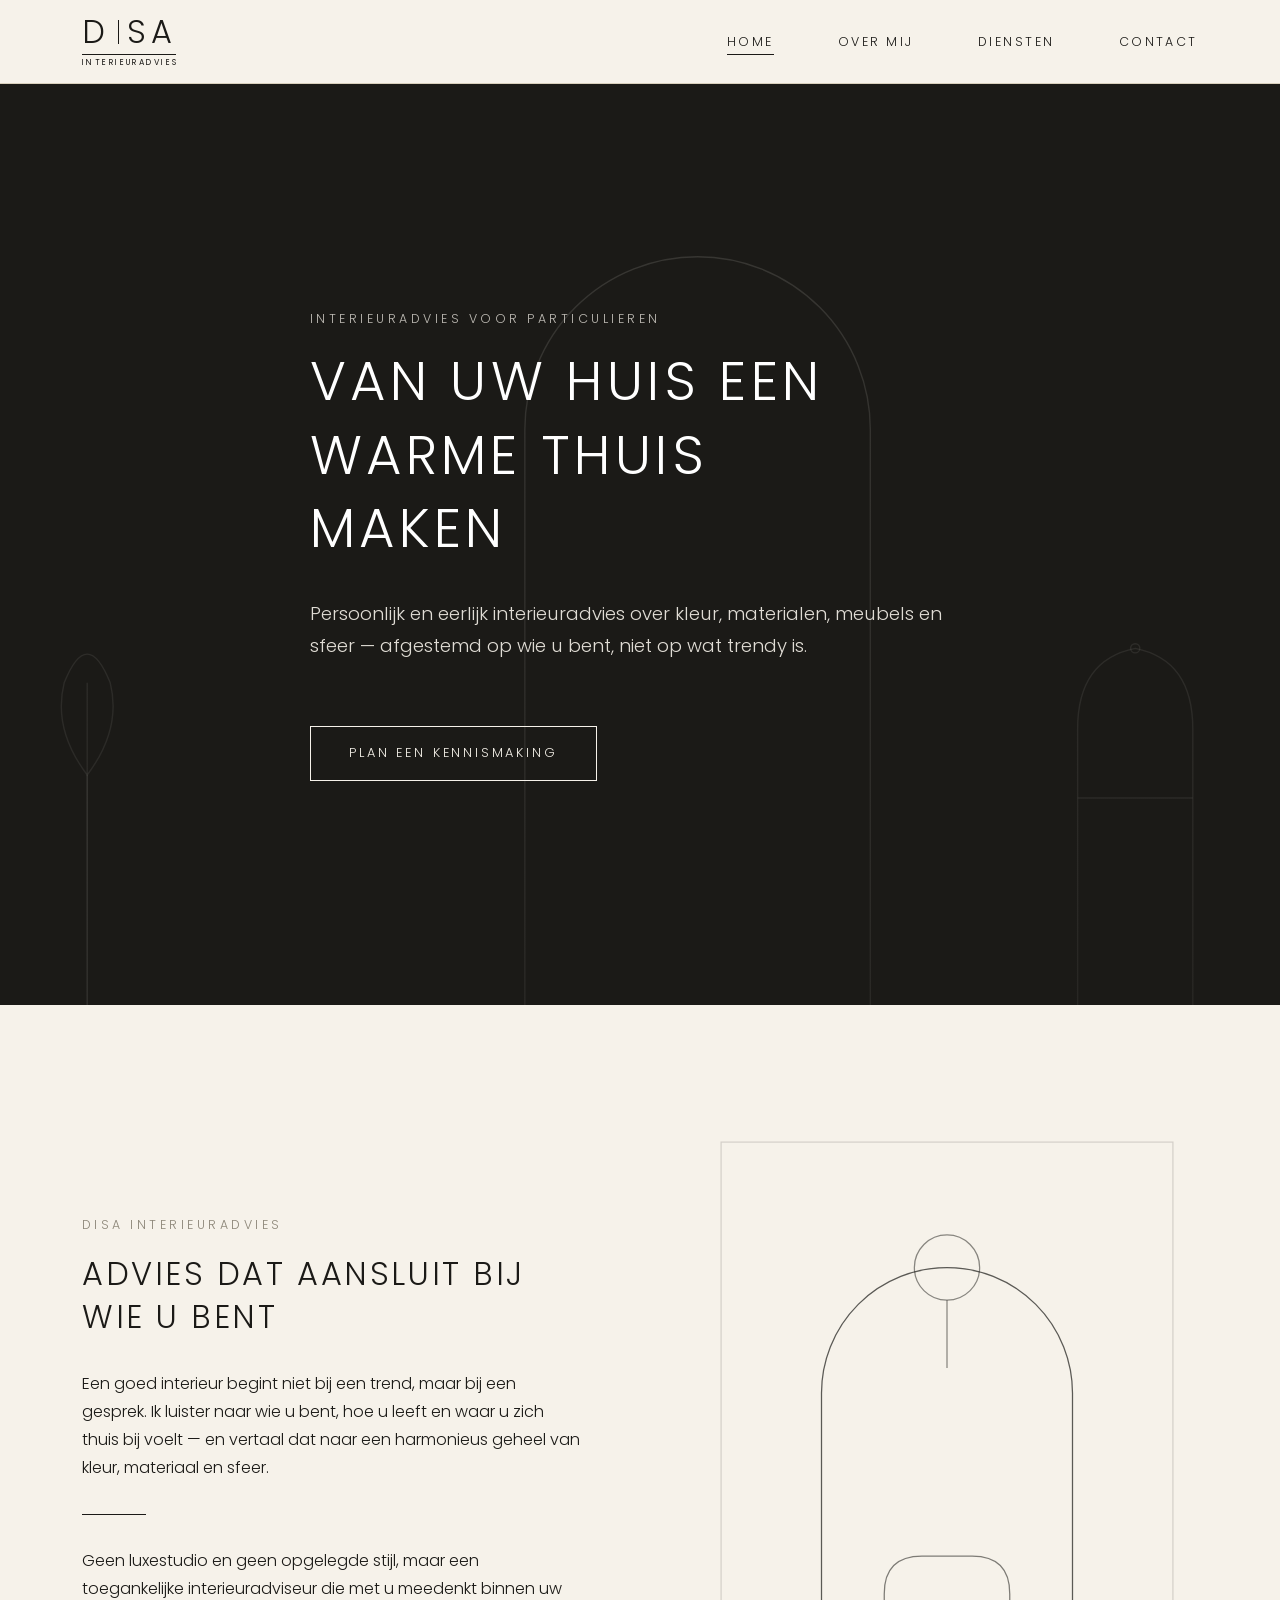
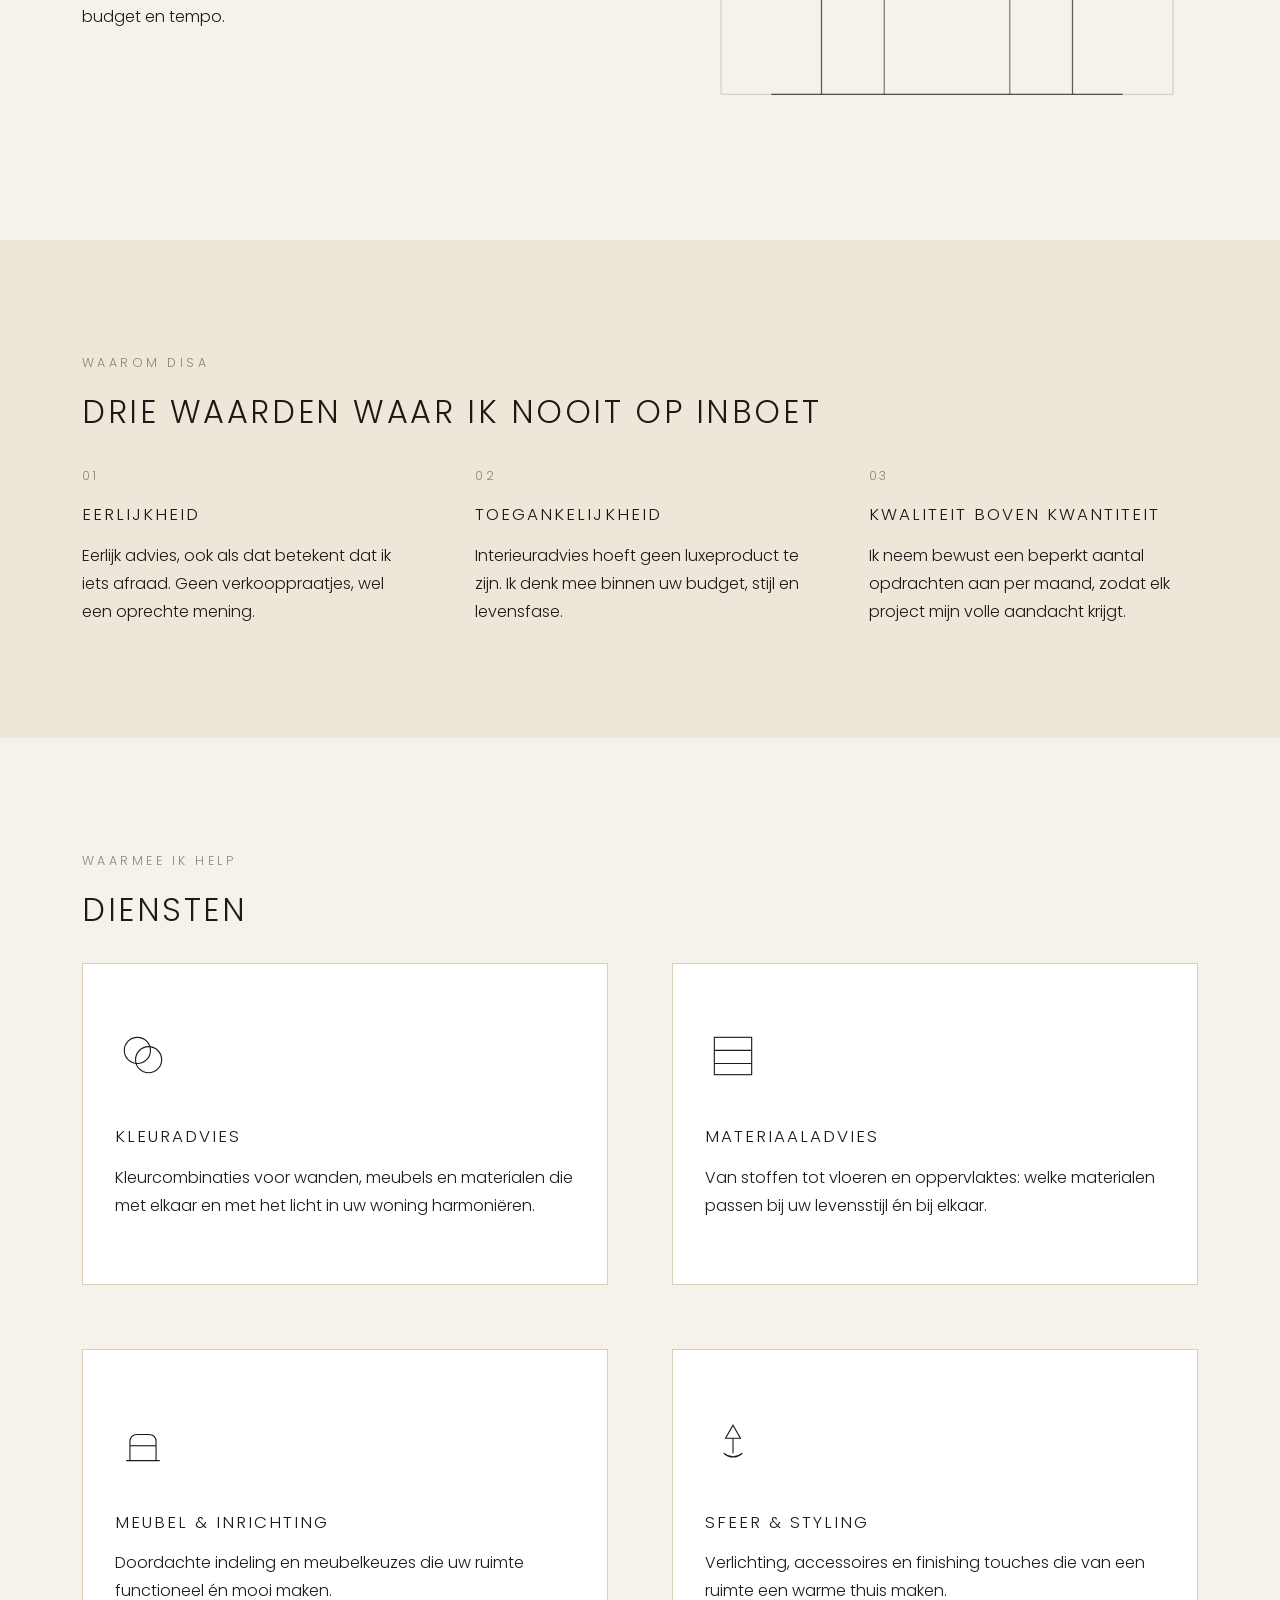
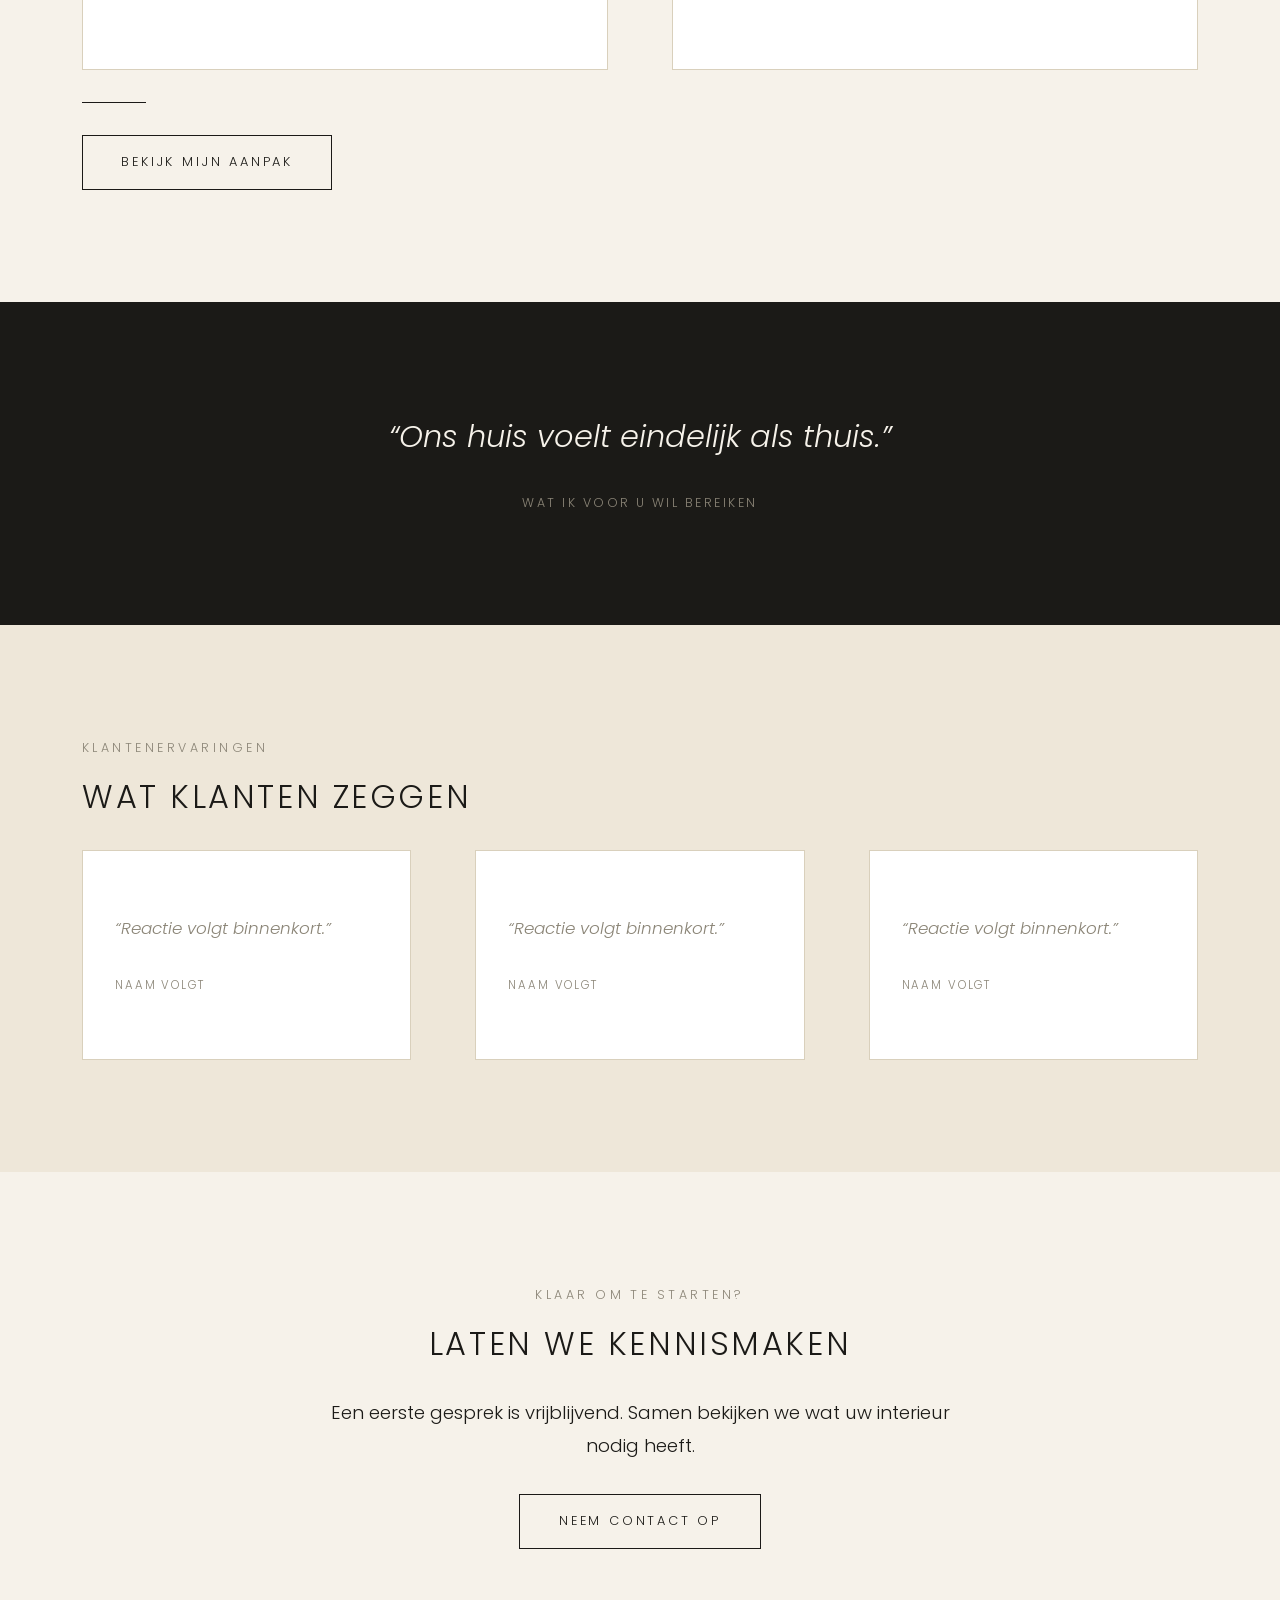
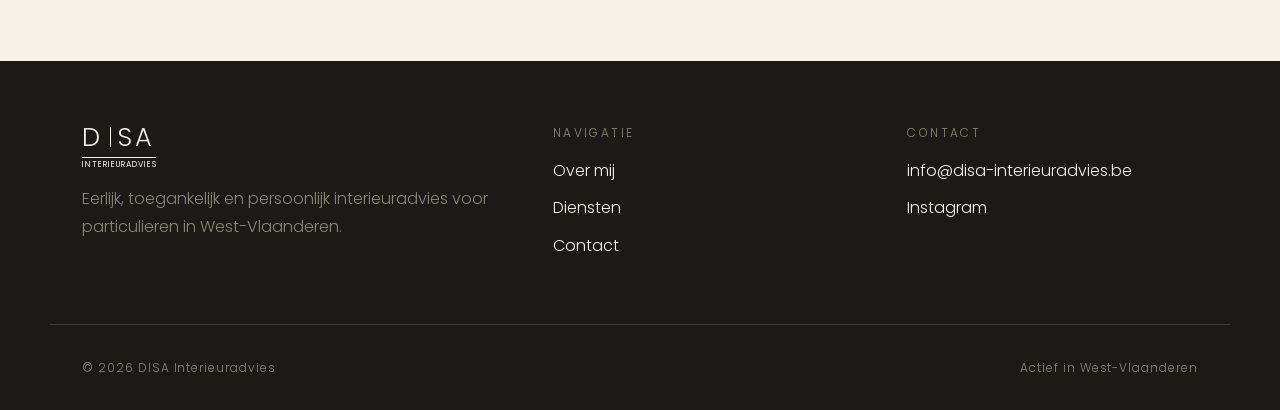
==== index.html @ c6c580ba "Initial DISA Interieuradvies website Static 4-page site (home, over mij, diensten, contact) with a p" ====
<!DOCTYPE html>
<html lang="nl">
<head>
<meta charset="UTF-8">
<meta name="viewport" content="width=device-width, initial-scale=1.0">
<title>DISA Interieuradvies — Van uw huis een warme thuis maken</title>
<meta name="description" content="DISA biedt eerlijk, toegankelijk en persoonlijk interieuradvies over kleur, materialen, meubels en sfeer. Actief in West-Vlaanderen.">
<link rel="icon" href="images/logo.png">
<link rel="stylesheet" href="css/style.css">
</head>
<body>

<header class="site-header">
  <div class="container">
    <a href="index.html" class="logo-mark" aria-label="DISA Interieuradvies">
      <span class="logo-top">
        <span class="logo-word">D<span class="logo-i" aria-hidden="true"></span>SA</span>
        <span class="logo-rule" aria-hidden="true"></span>
        <span class="logo-tagline">i n t e r i e u r a d v i e s</span>
      </span>
    </a>
    <button class="nav-toggle" aria-label="Menu openen" aria-expanded="false">
      <span></span><span></span><span></span>
    </button>
    <nav class="main-nav">
      <ul>
        <li><a href="index.html" aria-current="page">Home</a></li>
        <li><a href="over-mij.html">Over mij</a></li>
        <li><a href="diensten.html">Diensten</a></li>
        <li><a href="contact.html">Contact</a></li>
      </ul>
    </nav>
  </div>
</header>

<section class="hero">
  <div class="hero__art" aria-hidden="true">
    <svg viewBox="0 0 1200 800" preserveAspectRatio="xMidYMax slice" xmlns="http://www.w3.org/2000/svg" stroke="#F6F2EA" fill="none" stroke-width="1.2">
      <path d="M500 800 L500 300 A150 150 0 0 1 800 300 L800 800" opacity="0.35"/>
      <line x1="120" y1="800" x2="120" y2="520" opacity="0.3"/>
      <path d="M100 520 Q120 470 140 520 Q150 560 120 600 Q90 560 100 520 Z" opacity="0.3"/>
      <path d="M120 600 L120 800" opacity="0.3"/>
      <path d="M980 800 L980 560 Q980 500 1030 490 Q1080 500 1080 560 L1080 800" opacity="0.3"/>
      <line x1="980" y1="620" x2="1080" y2="620" opacity="0.3"/>
      <circle cx="1030" cy="490" r="4" opacity="0.3"/>
    </svg>
  </div>
  <div class="hero__overlay" aria-hidden="true"></div>
  <div class="container">
    <span class="eyebrow hero__eyebrow">Interieuradvies voor particulieren</span>
    <h1>Van uw huis een warme thuis maken</h1>
    <p class="lede">Persoonlijk en eerlijk interieuradvies over kleur, materialen, meubels en sfeer — afgestemd op wie u bent, niet op wat trendy is.</p>
    <a href="contact.html" class="btn btn--light">Plan een kennismaking</a>
  </div>
</section>

<section>
  <div class="container two-col">
    <div>
      <span class="eyebrow">DISA Interieuradvies</span>
      <h2>Advies dat aansluit bij wie u bent</h2>
      <p>Een goed interieur begint niet bij een trend, maar bij een gesprek. Ik luister naar wie u bent, hoe u leeft en waar u zich thuis bij voelt — en vertaal dat naar een harmonieus geheel van kleur, materiaal en sfeer.</p>
      <hr class="divider">
      <p>Geen luxestudio en geen opgelegde stijl, maar een toegankelijke interieuradviseur die met u meedenkt binnen uw budget en tempo.</p>
    </div>
    <div>
      <svg viewBox="0 0 400 480" xmlns="http://www.w3.org/2000/svg" stroke="#1B1A17" fill="none" stroke-width="1">
        <rect x="20" y="20" width="360" height="440" opacity="0.15"/>
        <path d="M100 460 L100 220 A100 100 0 0 1 300 220 L300 460" opacity="0.7"/>
        <line x1="60" y1="460" x2="340" y2="460" opacity="0.7"/>
        <path d="M150 460 L150 380 Q150 350 180 350 L220 350 Q250 350 250 380 L250 460" opacity="0.55"/>
        <circle cx="200" cy="120" r="26" opacity="0.5"/>
        <line x1="200" y1="146" x2="200" y2="200" opacity="0.5"/>
      </svg>
    </div>
  </div>
</section>

<section class="section-alt">
  <div class="container">
    <span class="eyebrow">Waarom DISA</span>
    <h2>Drie waarden waar ik nooit op inboet</h2>
    <div class="grid-3">
      <div class="pillar">
        <span class="num">01</span>
        <h3>Eerlijkheid</h3>
        <p>Eerlijk advies, ook als dat betekent dat ik iets afraad. Geen verkooppraatjes, wel een oprechte mening.</p>
      </div>
      <div class="pillar">
        <span class="num">02</span>
        <h3>Toegankelijkheid</h3>
        <p>Interieuradvies hoeft geen luxeproduct te zijn. Ik denk mee binnen uw budget, stijl en levensfase.</p>
      </div>
      <div class="pillar">
        <span class="num">03</span>
        <h3>Kwaliteit boven kwantiteit</h3>
        <p>Ik neem bewust een beperkt aantal opdrachten aan per maand, zodat elk project mijn volle aandacht krijgt.</p>
      </div>
    </div>
  </div>
</section>

<section>
  <div class="container">
    <span class="eyebrow">Waarmee ik help</span>
    <h2>Diensten</h2>
    <div class="grid-2">
      <div class="card">
        <div class="card-art">
          <svg viewBox="0 0 60 60" xmlns="http://www.w3.org/2000/svg" stroke="#1B1A17" fill="none" stroke-width="1.2">
            <circle cx="24" cy="24" r="14"/>
            <circle cx="36" cy="34" r="14"/>
          </svg>
        </div>
        <h3>Kleuradvies</h3>
        <p>Kleurcombinaties voor wanden, meubels en materialen die met elkaar en met het licht in uw woning harmoniëren.</p>
      </div>
      <div class="card">
        <div class="card-art">
          <svg viewBox="0 0 60 60" xmlns="http://www.w3.org/2000/svg" stroke="#1B1A17" fill="none" stroke-width="1.2">
            <rect x="10" y="10" width="40" height="40"/>
            <line x1="10" y1="24" x2="50" y2="24"/>
            <line x1="10" y1="38" x2="50" y2="38"/>
          </svg>
        </div>
        <h3>Materiaaladvies</h3>
        <p>Van stoffen tot vloeren en oppervlaktes: welke materialen passen bij uw levensstijl én bij elkaar.</p>
      </div>
      <div class="card">
        <div class="card-art">
          <svg viewBox="0 0 60 60" xmlns="http://www.w3.org/2000/svg" stroke="#1B1A17" fill="none" stroke-width="1.2">
            <path d="M16 50 L16 30 Q16 22 24 22 L36 22 Q44 22 44 30 L44 50"/>
            <line x1="12" y1="50" x2="48" y2="50"/>
            <line x1="16" y1="34" x2="44" y2="34"/>
          </svg>
        </div>
        <h3>Meubel &amp; inrichting</h3>
        <p>Doordachte indeling en meubelkeuzes die uw ruimte functioneel én mooi maken.</p>
      </div>
      <div class="card">
        <div class="card-art">
          <svg viewBox="0 0 60 60" xmlns="http://www.w3.org/2000/svg" stroke="#1B1A17" fill="none" stroke-width="1.2">
            <path d="M30 12 L38 26 L22 26 Z"/>
            <line x1="30" y1="26" x2="30" y2="42"/>
            <path d="M20 42 Q30 50 40 42"/>
          </svg>
        </div>
        <h3>Sfeer &amp; styling</h3>
        <p>Verlichting, accessoires en finishing touches die van een ruimte een warme thuis maken.</p>
      </div>
    </div>
    <hr class="divider">
    <a href="diensten.html" class="btn">Bekijk mijn aanpak</a>
  </div>
</section>

<section class="section-black">
  <div class="container quote">
    <blockquote>&ldquo;Ons huis voelt eindelijk als thuis.&rdquo;</blockquote>
    <cite>Wat ik voor u wil bereiken</cite>
  </div>
</section>

<section class="section-alt">
  <div class="container">
    <span class="eyebrow">Klantenervaringen</span>
    <h2>Wat klanten zeggen</h2>
    <div class="grid-3">
      <div class="card testimonial-card is-placeholder">
        <blockquote>&ldquo;Reactie volgt binnenkort.&rdquo;</blockquote>
        <cite>Naam volgt</cite>
      </div>
      <div class="card testimonial-card is-placeholder">
        <blockquote>&ldquo;Reactie volgt binnenkort.&rdquo;</blockquote>
        <cite>Naam volgt</cite>
      </div>
      <div class="card testimonial-card is-placeholder">
        <blockquote>&ldquo;Reactie volgt binnenkort.&rdquo;</blockquote>
        <cite>Naam volgt</cite>
      </div>
    </div>
  </div>
</section>

<section>
  <div class="container" style="text-align:center;">
    <span class="eyebrow">Klaar om te starten?</span>
    <h2>Laten we kennismaken</h2>
    <p class="lede" style="margin:0 auto var(--space-3);">Een eerste gesprek is vrijblijvend. Samen bekijken we wat uw interieur nodig heeft.</p>
    <a href="contact.html" class="btn">Neem contact op</a>
  </div>
</section>

<footer class="site-footer">
  <div class="container footer-top">
    <div>
      <a href="index.html" class="logo-mark" aria-label="DISA Interieuradvies">
      <span class="logo-top">
        <span class="logo-word">D<span class="logo-i" aria-hidden="true"></span>SA</span>
        <span class="logo-rule" aria-hidden="true"></span>
        <span class="logo-tagline">i n t e r i e u r a d v i e s</span>
      </span>
    </a>
      <p>Eerlijk, toegankelijk en persoonlijk interieuradvies voor particulieren in West-Vlaanderen.</p>
    </div>
    <div>
      <h4>Navigatie</h4>
      <ul>
        <li><a href="over-mij.html">Over mij</a></li>
        <li><a href="diensten.html">Diensten</a></li>
        <li><a href="contact.html">Contact</a></li>
      </ul>
    </div>
    <div>
      <h4>Contact</h4>
      <ul>
        <li><a href="mailto:info@disa-interieuradvies.be">info@disa-interieuradvies.be</a></li>
        <li><a href="https://instagram.com" target="_blank" rel="noopener">Instagram</a></li>
      </ul>
    </div>
  </div>
  <div class="container footer-bottom">
    <span>© 2026 DISA Interieuradvies</span>
    <span>Actief in West-Vlaanderen</span>
  </div>
</footer>

<script src="js/script.js"></script>
</body>
</html>
---- css/style.css ----
/* ==========================================================================
   DISA Interieuradvies — huisstijl
   ========================================================================== */

@import url('https://fonts.googleapis.com/css2?family=Poppins:ital,wght@0,200;0,300;0,400;0,500;0,600;1,300&display=swap');

:root {
  --cream: #F6F2EA;
  --cream-alt: #EEE7D9;
  --black: #1B1A17;
  --grey: #8B8577;
  --line: #D9D0BC;
  --white: #FFFFFF;

  --font: 'Poppins', Arial, sans-serif;
  --space-1: 0.5rem;
  --space-2: 1rem;
  --space-3: 2rem;
  --space-4: 4rem;
  --space-5: 7rem;
  --max-width: 1180px;
}

* { box-sizing: border-box; margin: 0; padding: 0; }

html { scroll-behavior: smooth; }

body {
  font-family: var(--font);
  background: var(--cream);
  color: var(--black);
  font-weight: 300;
  line-height: 1.75;
  font-size: 16px;
  -webkit-font-smoothing: antialiased;
}

img { max-width: 100%; display: block; }

a { color: inherit; text-decoration: none; }

.container {
  max-width: var(--max-width);
  margin: 0 auto;
  padding: 0 var(--space-3);
}

h1, h2, h3, h4 {
  font-weight: 300;
  letter-spacing: 0.08em;
  text-transform: uppercase;
  line-height: 1.35;
}

h1 { font-size: clamp(2rem, 4.5vw, 3.4rem); }
h2 { font-size: clamp(1.4rem, 2.6vw, 2rem); margin-bottom: var(--space-3); }
h3 { font-size: 1.05rem; letter-spacing: 0.12em; margin-bottom: var(--space-2); }

p { max-width: 62ch; }

.eyebrow {
  display: block;
  font-size: 0.78rem;
  letter-spacing: 0.28em;
  text-transform: uppercase;
  color: var(--grey);
  margin-bottom: var(--space-2);
}

.lede {
  font-size: 1.15rem;
  font-weight: 300;
  color: var(--black);
  max-width: 60ch;
}

.divider {
  width: 64px;
  height: 1px;
  background: var(--black);
  border: none;
  margin: var(--space-3) 0;
}

.divider--center { margin-left: auto; margin-right: auto; }

/* ---------- Buttons ---------- */
.btn {
  display: inline-block;
  padding: 0.95rem 2.4rem;
  border: 1px solid var(--black);
  font-size: 0.8rem;
  letter-spacing: 0.22em;
  text-transform: uppercase;
  transition: background 0.3s ease, color 0.3s ease;
  background: transparent;
}

.btn:hover { background: var(--black); color: var(--cream); }

.btn--light { border-color: var(--cream); color: var(--cream); }
.btn--light:hover { background: var(--cream); color: var(--black); }

/* ---------- Header ---------- */
.site-header {
  position: sticky;
  top: 0;
  z-index: 100;
  background: rgba(246, 242, 234, 0.94);
  backdrop-filter: blur(6px);
  border-bottom: 1px solid var(--line);
}

.site-header .container {
  display: flex;
  align-items: center;
  justify-content: space-between;
  padding-top: var(--space-2);
  padding-bottom: var(--space-2);
}

.logo-mark {
  display: inline-flex;
  line-height: 1;
  color: inherit;
}

.logo-top {
  display: flex;
  flex-direction: column;
  align-items: flex-start;
  width: fit-content;
}

.logo-word {
  display: inline-flex;
  align-items: center;
  font-size: 2rem;
  font-weight: 300;
  letter-spacing: 0.14em;
  color: currentColor;
  white-space: nowrap;
}

.logo-word .logo-i {
  display: inline-block;
  width: 1px;
  height: 0.78em;
  background: currentColor;
  margin: 0 0.26em;
}

.logo-rule {
  display: block;
  width: 100%;
  height: 1px;
  background: currentColor;
  margin-top: 0.4em;
}

.logo-tagline {
  display: block;
  width: 100%;
  margin-top: 0.4em;
  font-size: 0.5rem;
  font-weight: 400;
  letter-spacing: normal;
  word-spacing: -0.4em;
  text-transform: uppercase;
  color: currentColor;
  text-align: justify;
  text-align-last: justify;
}

.nav-toggle {
  display: none;
  flex-direction: column;
  gap: 5px;
  background: none;
  border: none;
  cursor: pointer;
  padding: 8px;
}

.nav-toggle span {
  width: 24px;
  height: 1px;
  background: var(--black);
}

.main-nav ul {
  list-style: none;
  display: flex;
  gap: var(--space-4);
}

.main-nav a {
  font-size: 0.78rem;
  letter-spacing: 0.2em;
  text-transform: uppercase;
  padding-bottom: 4px;
  border-bottom: 1px solid transparent;
  transition: border-color 0.25s ease;
}

.main-nav a:hover,
.main-nav a[aria-current="page"] {
  border-color: var(--black);
}

/* ---------- Hero ---------- */
.hero {
  position: relative;
  min-height: 78vh;
  display: flex;
  align-items: center;
  background: var(--black);
  color: var(--cream);
  overflow: hidden;
}

.hero__art {
  position: absolute;
  inset: 0;
  opacity: 0.9;
}

.hero__art svg { width: 100%; height: 100%; }

.hero__overlay {
  position: absolute;
  inset: 0;
  background: linear-gradient(180deg, rgba(27,26,23,0.55) 0%, rgba(27,26,23,0.78) 100%);
}

.hero .container {
  position: relative;
  z-index: 2;
  padding-top: var(--space-5);
  padding-bottom: var(--space-5);
}

.hero__eyebrow {
  color: var(--cream);
  opacity: 0.75;
}

.hero h1 { color: var(--white); max-width: 16ch; }

.hero p.lede { color: var(--cream); opacity: 0.9; margin-top: var(--space-3); }

.hero .btn { margin-top: var(--space-4); }

.hero--page {
  min-height: 46vh;
}

/* ---------- Sections ---------- */
section { padding: var(--space-5) 0; }

.section-alt { background: var(--cream-alt); }

.section-black {
  background: var(--black);
  color: var(--cream);
}

.section-black h2, .section-black h3 { color: var(--cream); }
.section-black .eyebrow { color: var(--grey); }

.two-col {
  display: grid;
  grid-template-columns: 1fr 1fr;
  gap: var(--space-5);
  align-items: center;
}

.grid-3 {
  display: grid;
  grid-template-columns: repeat(3, 1fr);
  gap: var(--space-4);
}

.grid-2 {
  display: grid;
  grid-template-columns: repeat(2, 1fr);
  gap: var(--space-4);
}

.pillar { text-align: left; }
.pillar .num {
  font-size: 0.78rem;
  letter-spacing: 0.2em;
  color: var(--grey);
  display: block;
  margin-bottom: var(--space-2);
}

.card {
  background: var(--white);
  border: 1px solid var(--line);
  padding: var(--space-4) var(--space-3);
}

.card-art { margin-bottom: var(--space-3); }
.card-art svg { width: 56px; height: 56px; }

/* ---------- Quote ---------- */
.quote {
  text-align: center;
  max-width: 780px;
  margin: 0 auto;
}

.quote blockquote {
  font-size: clamp(1.3rem, 2.6vw, 1.9rem);
  font-weight: 300;
  font-style: italic;
  line-height: 1.5;
}

.quote cite {
  display: block;
  margin-top: var(--space-3);
  font-style: normal;
  font-size: 0.78rem;
  letter-spacing: 0.2em;
  text-transform: uppercase;
  color: var(--grey);
}

/* ---------- Steps ---------- */
.steps {
  display: grid;
  grid-template-columns: repeat(3, 1fr);
  gap: var(--space-4);
  counter-reset: step;
}

.step {
  border-top: 1px solid var(--line);
  padding-top: var(--space-3);
}

.step .num {
  counter-increment: step;
  font-size: 2.2rem;
  font-weight: 200;
  color: var(--grey);
  display: block;
  margin-bottom: var(--space-2);
}

/* ---------- Testimonials ---------- */
.testimonial-card blockquote {
  font-size: 1.05rem;
  font-style: italic;
  font-weight: 300;
  line-height: 1.65;
}

.testimonial-card cite {
  display: block;
  margin-top: var(--space-3);
  font-style: normal;
  font-size: 0.72rem;
  letter-spacing: 0.16em;
  text-transform: uppercase;
  color: var(--grey);
}

.testimonial-card.is-placeholder blockquote {
  color: var(--grey);
}

/* ---------- Audience toggle (particulier / bedrijf) ---------- */
.audience-toggle {
  display: flex;
  justify-content: center;
  margin-bottom: var(--space-4);
}

.toggle-btn {
  padding: 0.9rem 2.4rem;
  border: 1px solid var(--black);
  background: transparent;
  font-family: var(--font);
  font-size: 0.78rem;
  letter-spacing: 0.2em;
  text-transform: uppercase;
  color: var(--black);
  cursor: pointer;
  transition: background 0.25s ease, color 0.25s ease;
}

.toggle-btn + .toggle-btn { border-left: none; }

.toggle-btn.is-active { background: var(--black); color: var(--cream); }

.audience-panel[hidden] { display: none; }

.audience-toggle--light .toggle-btn {
  border-color: var(--cream);
  color: var(--cream);
}

.audience-toggle--light .toggle-btn.is-active {
  background: var(--cream);
  color: var(--black);
}

.hero .audience-toggle {
  justify-content: flex-start;
  margin-top: var(--space-4);
  margin-bottom: 0;
}

/* ---------- Forms ---------- */
.contact-layout {
  display: grid;
  grid-template-columns: 1fr 1.2fr;
  gap: var(--space-5);
}

.info-list { margin-top: var(--space-3); }
.info-list dt {
  font-size: 0.75rem;
  letter-spacing: 0.18em;
  text-transform: uppercase;
  color: var(--grey);
  margin-top: var(--space-3);
}
.info-list dd { font-size: 1.05rem; margin-top: 0.3rem; }

form { display: grid; gap: var(--space-3); }

.hidden-field {
  position: absolute;
  left: -9999px;
  width: 1px;
  height: 1px;
  overflow: hidden;
}

.form-row { display: grid; grid-template-columns: 1fr 1fr; gap: var(--space-3); }

label {
  display: block;
  font-size: 0.72rem;
  letter-spacing: 0.16em;
  text-transform: uppercase;
  color: var(--grey);
  margin-bottom: 0.5rem;
}

input, textarea, select {
  width: 100%;
  border: none;
  border-bottom: 1px solid var(--line);
  background: transparent;
  padding: 0.7rem 0;
  font-family: var(--font);
  font-size: 1rem;
  color: var(--black);
}

input:focus, textarea:focus, select:focus {
  outline: none;
  border-color: var(--black);
}

textarea { resize: vertical; min-height: 120px; }

.form-note {
  font-size: 0.85rem;
  color: var(--grey);
  margin-top: var(--space-2);
}

.form-success {
  display: none;
  border: 1px solid var(--black);
  padding: var(--space-3);
  margin-top: var(--space-3);
}

/* ---------- Footer ---------- */
.site-footer {
  background: var(--black);
  color: var(--cream);
  padding: var(--space-4) 0 var(--space-3);
}

.footer-top {
  display: grid;
  grid-template-columns: 1.4fr 1fr 1fr;
  gap: var(--space-4);
  padding-bottom: var(--space-4);
  border-bottom: 1px solid rgba(246,242,234,0.15);
}

.footer-top .logo-word { font-size: 1.6rem; }

.footer-top p { color: var(--grey); margin-top: var(--space-2); }

.footer-top h4 {
  font-size: 0.75rem;
  letter-spacing: 0.2em;
  color: var(--grey);
  margin-bottom: var(--space-2);
}

.footer-top ul { list-style: none; display: grid; gap: 0.6rem; }
.footer-top a:hover { opacity: 0.7; }

.footer-bottom {
  display: flex;
  justify-content: space-between;
  padding-top: var(--space-3);
  font-size: 0.75rem;
  letter-spacing: 0.08em;
  color: var(--grey);
}

/* ---------- Responsive ---------- */
@media (max-width: 900px) {
  .two-col, .grid-3, .grid-2, .steps, .art-grid, .contact-layout, .form-row, .footer-top {
    grid-template-columns: 1fr;
  }

  .main-nav {
    position: fixed;
    inset: 0 0 0 auto;
    width: min(78vw, 320px);
    height: 100vh;
    background: var(--cream);
    transform: translateX(100%);
    transition: transform 0.35s ease;
    padding: var(--space-5) var(--space-3);
    border-left: 1px solid var(--line);
  }

  .main-nav.is-open { transform: translateX(0); }

  .main-nav ul { flex-direction: column; gap: var(--space-3); }

  .nav-toggle { display: flex; }

  section { padding: var(--space-4) 0; }
}
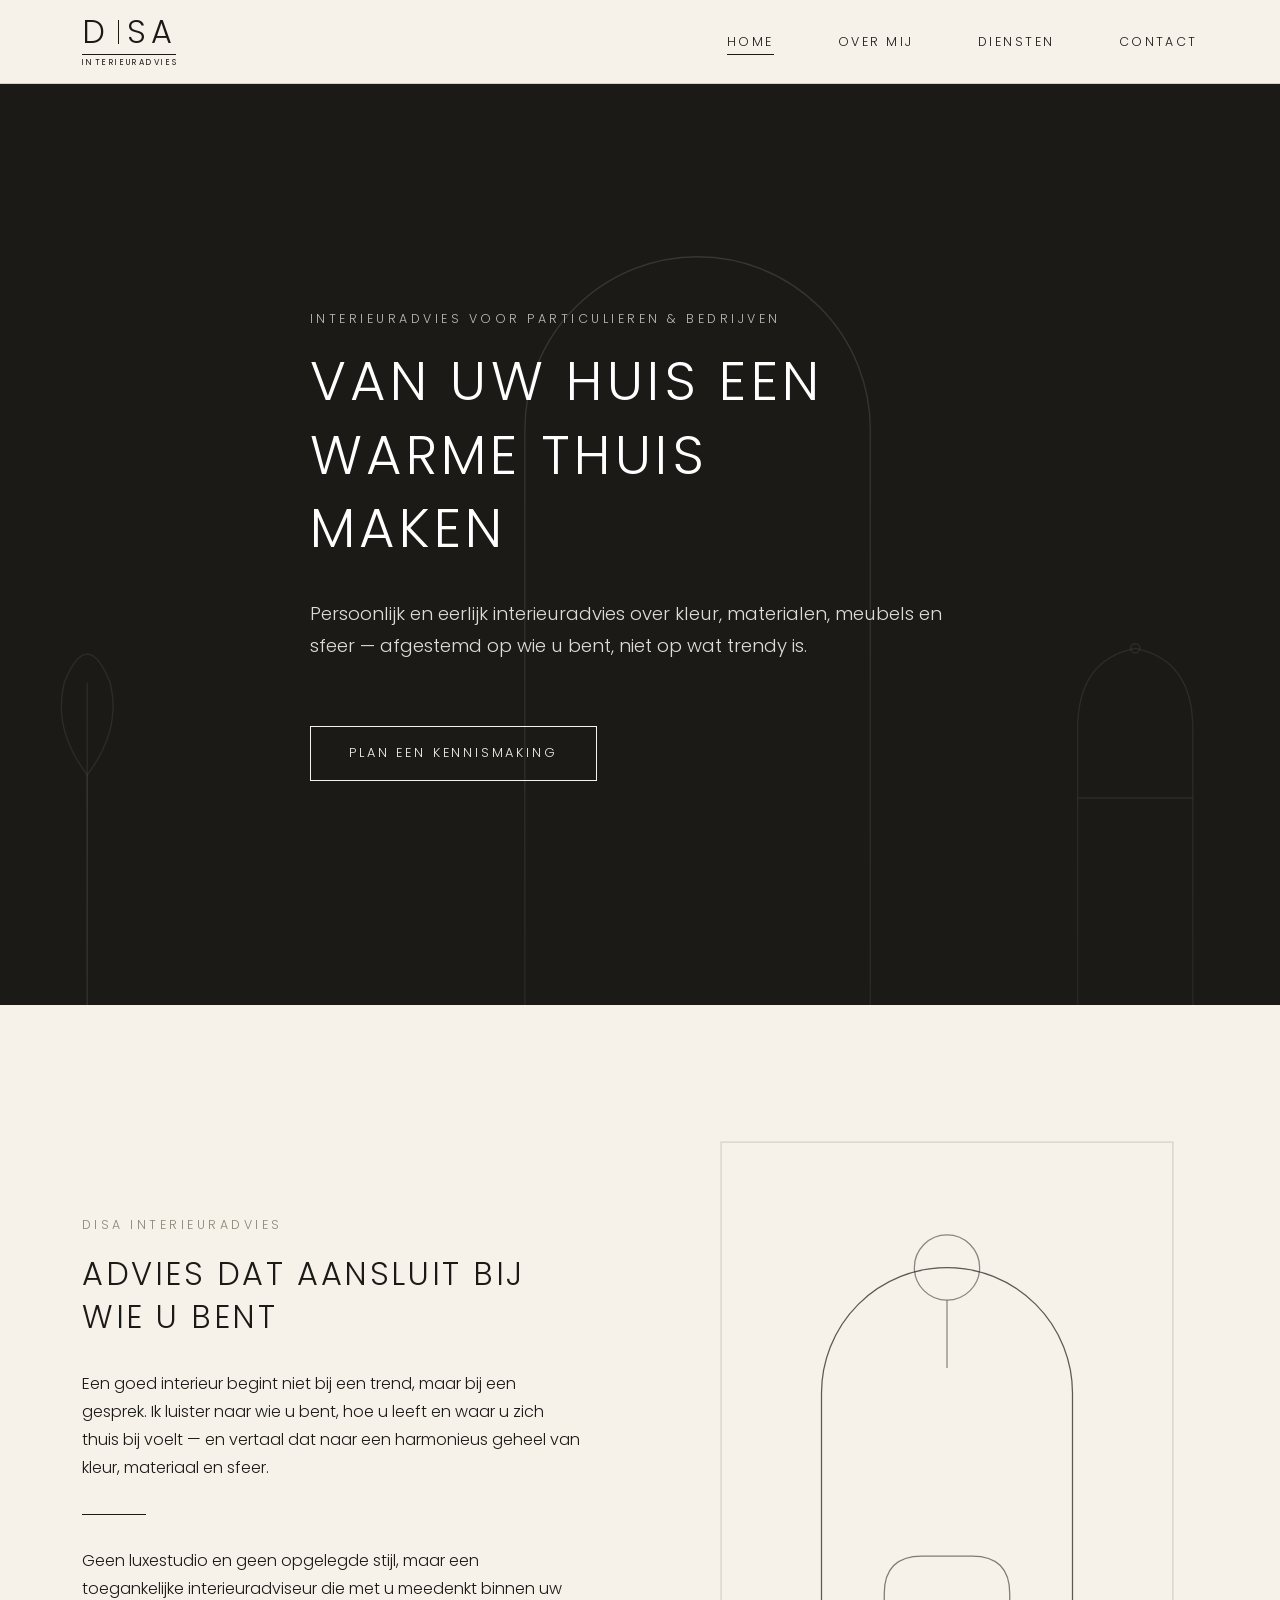
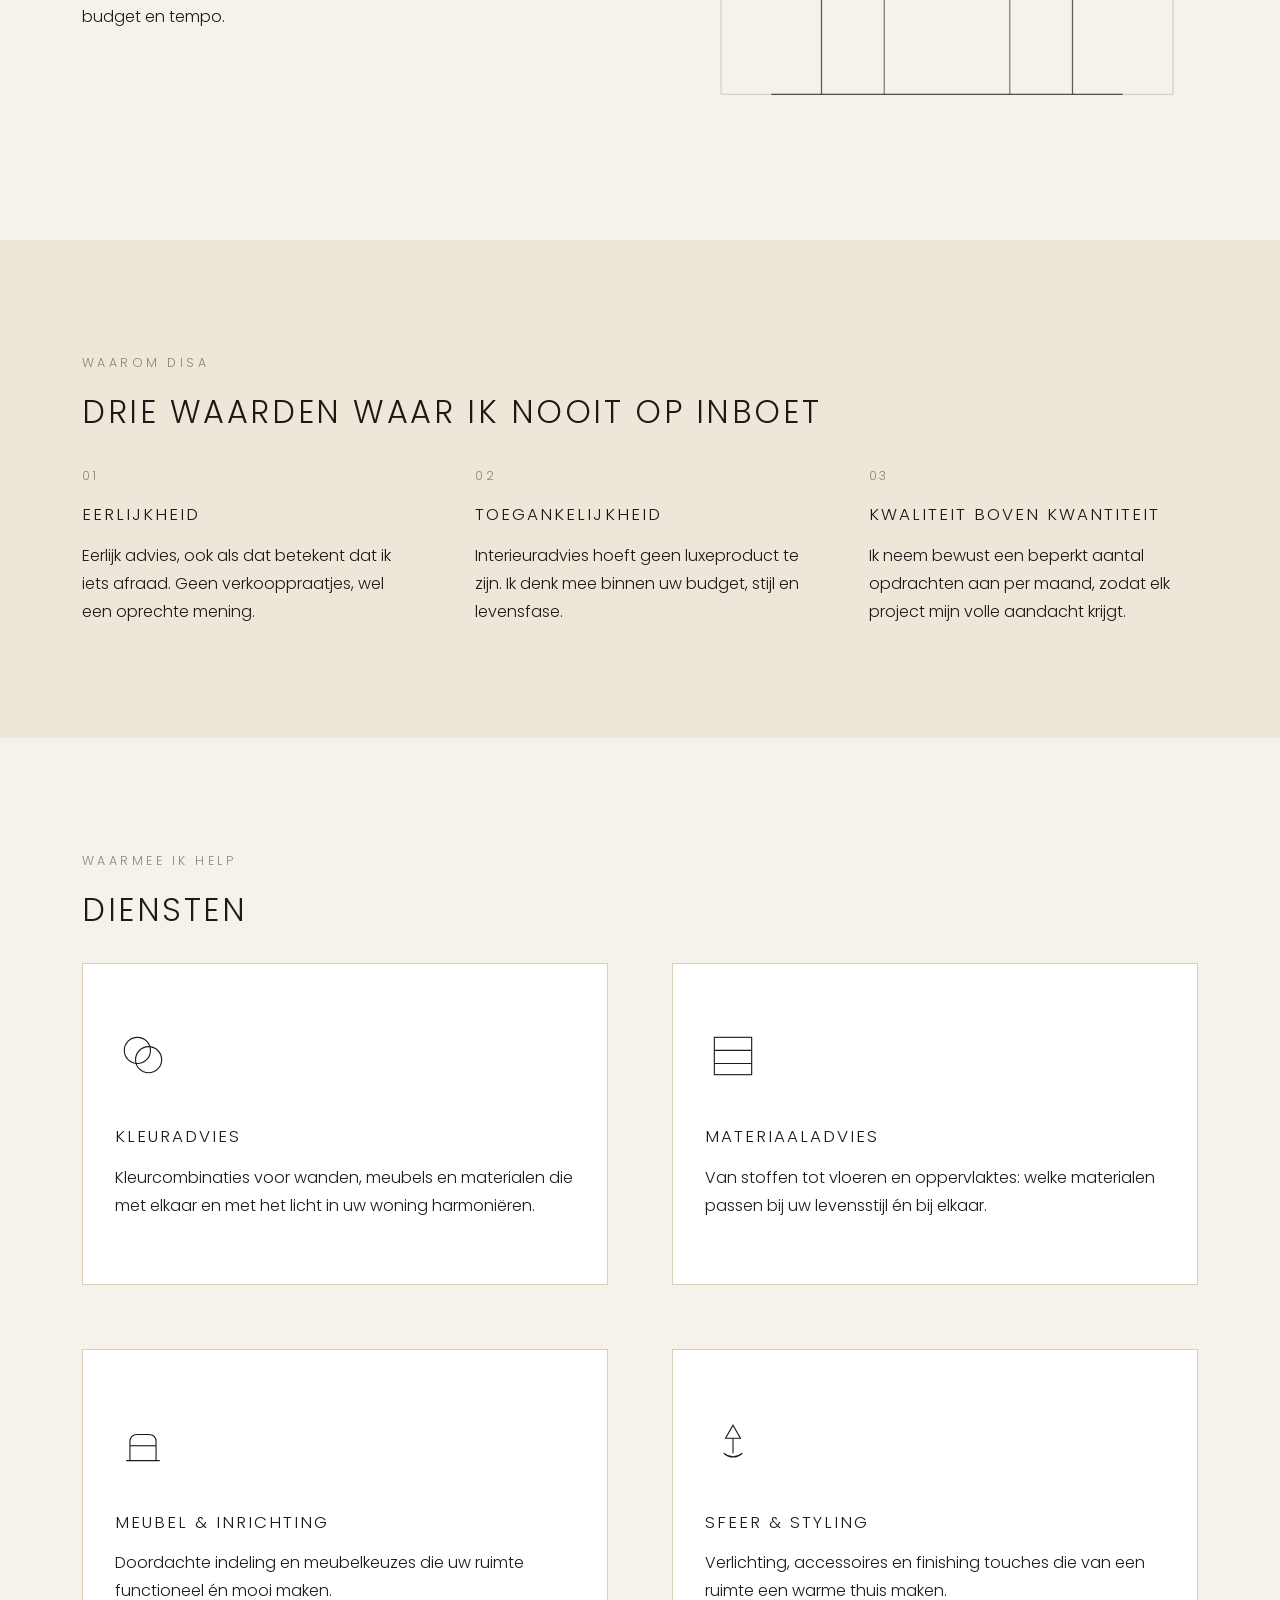
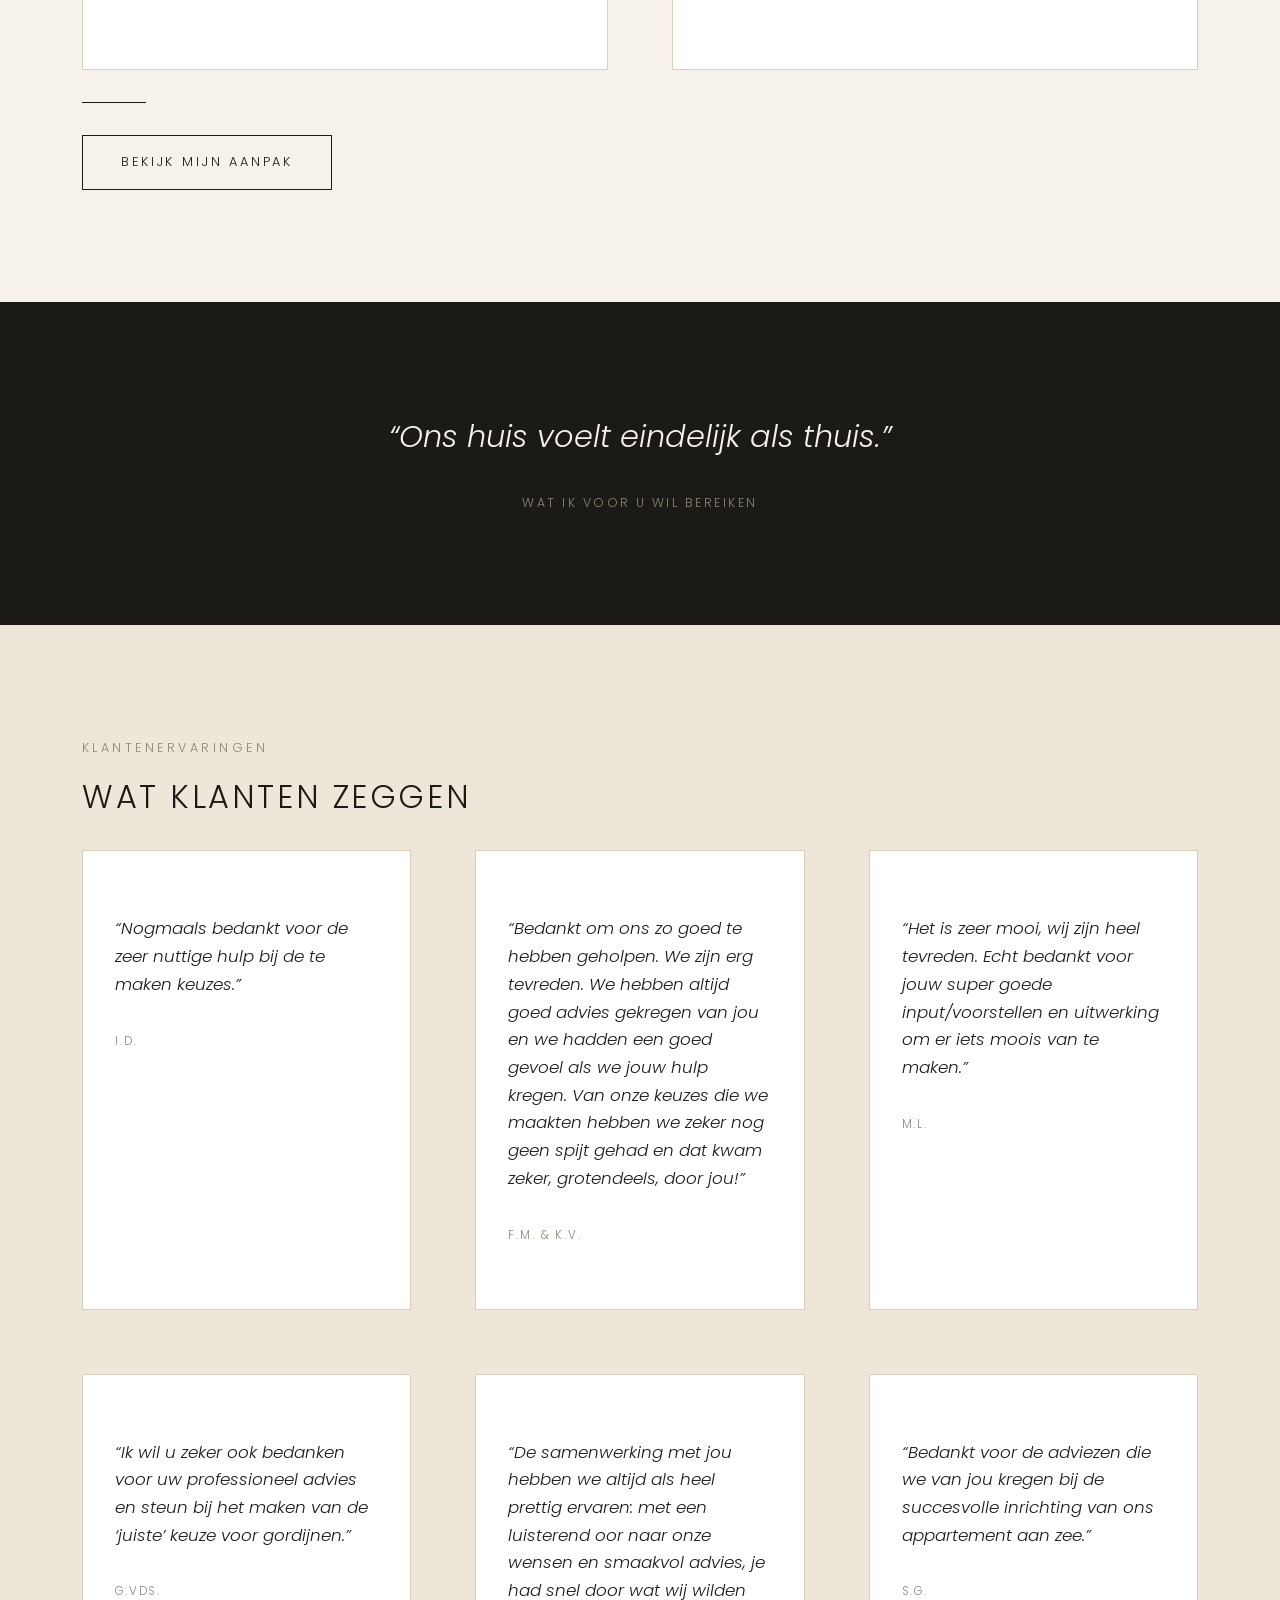
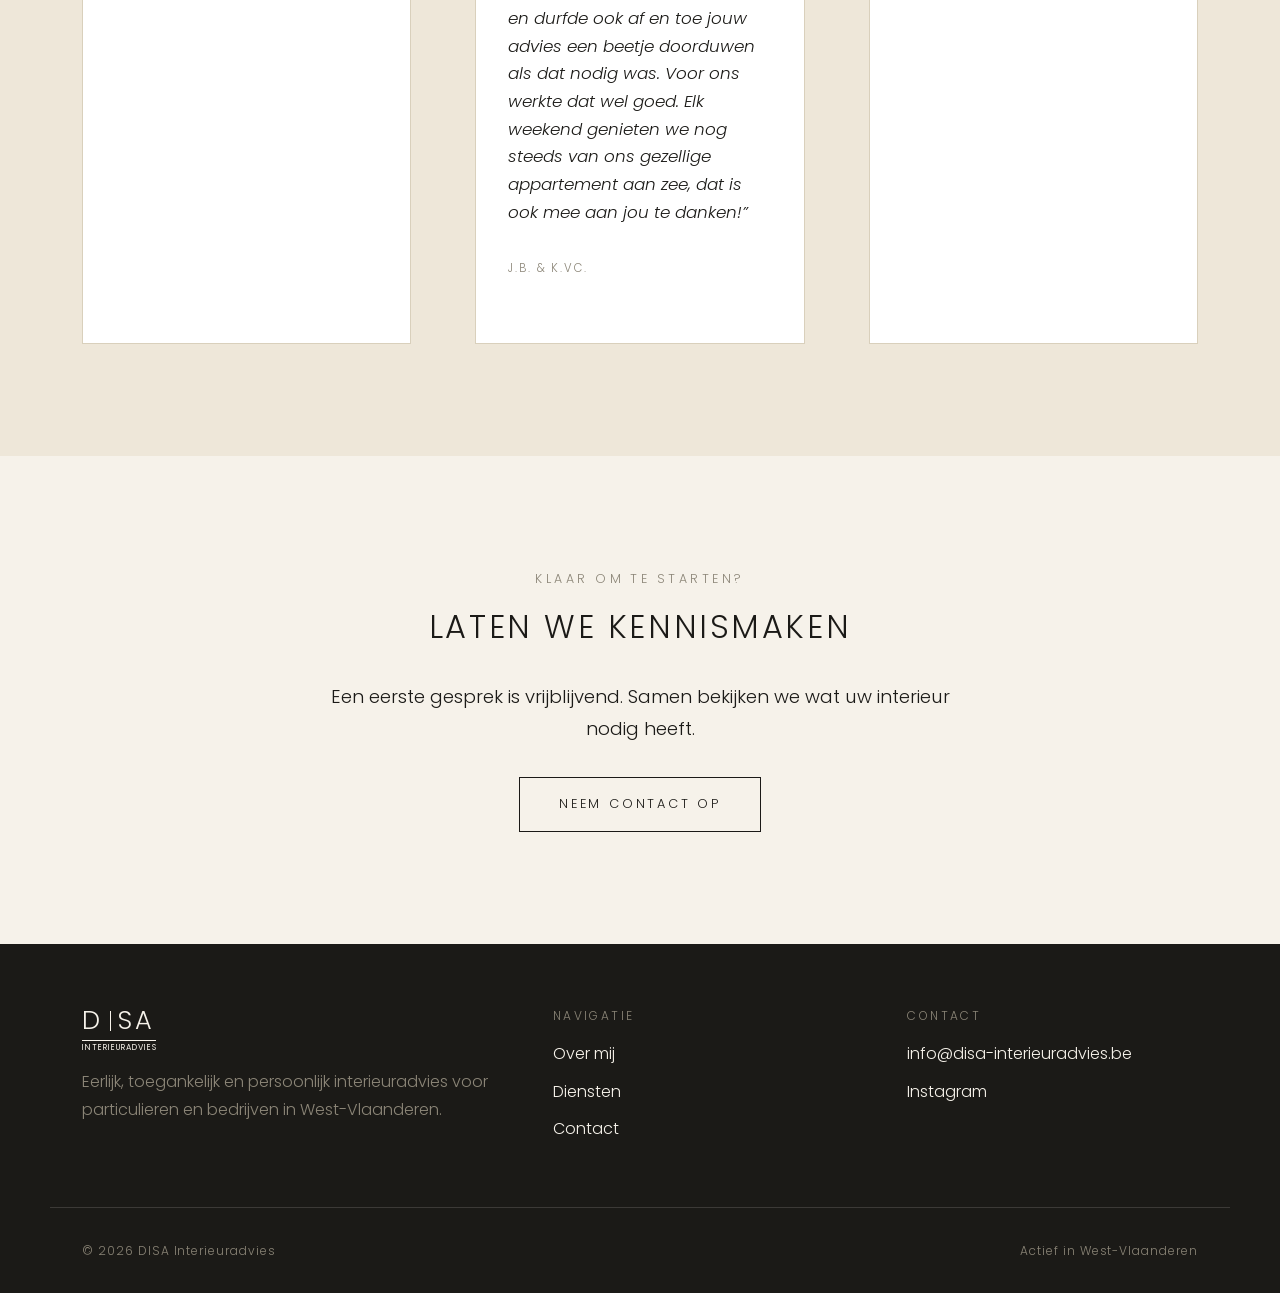
==== commit b0112d76: "Add real client testimonials, open homepage messaging to businesses Homepage/footer copy no longer i" ====
--- a/index.html
+++ b/index.html
@@ -47,7 +47,7 @@
   </div>
   <div class="hero__overlay" aria-hidden="true"></div>
   <div class="container">
-    <span class="eyebrow hero__eyebrow">Interieuradvies voor particulieren</span>
+    <span class="eyebrow hero__eyebrow">Interieuradvies voor particulieren &amp; bedrijven</span>
     <h1>Van uw huis een warme thuis maken</h1>
     <p class="lede">Persoonlijk en eerlijk interieuradvies over kleur, materialen, meubels en sfeer — afgestemd op wie u bent, niet op wat trendy is.</p>
     <a href="contact.html" class="btn btn--light">Plan een kennismaking</a>
@@ -166,17 +166,29 @@
     <span class="eyebrow">Klantenervaringen</span>
     <h2>Wat klanten zeggen</h2>
     <div class="grid-3">
-      <div class="card testimonial-card is-placeholder">
-        <blockquote>&ldquo;Reactie volgt binnenkort.&rdquo;</blockquote>
-        <cite>Naam volgt</cite>
-      </div>
-      <div class="card testimonial-card is-placeholder">
-        <blockquote>&ldquo;Reactie volgt binnenkort.&rdquo;</blockquote>
-        <cite>Naam volgt</cite>
-      </div>
-      <div class="card testimonial-card is-placeholder">
-        <blockquote>&ldquo;Reactie volgt binnenkort.&rdquo;</blockquote>
-        <cite>Naam volgt</cite>
+      <div class="card testimonial-card">
+        <blockquote>&ldquo;Nogmaals bedankt voor de zeer nuttige hulp bij de te maken keuzes.&rdquo;</blockquote>
+        <cite>I.D.</cite>
+      </div>
+      <div class="card testimonial-card">
+        <blockquote>&ldquo;Bedankt om ons zo goed te hebben geholpen. We zijn erg tevreden. We hebben altijd goed advies gekregen van jou en we hadden een goed gevoel als we jouw hulp kregen. Van onze keuzes die we maakten hebben we zeker nog geen spijt gehad en dat kwam zeker, grotendeels, door jou!&rdquo;</blockquote>
+        <cite>F.M. &amp; K.V.</cite>
+      </div>
+      <div class="card testimonial-card">
+        <blockquote>&ldquo;Het is zeer mooi, wij zijn heel tevreden. Echt bedankt voor jouw super goede input/voorstellen en uitwerking om er iets moois van te maken.&rdquo;</blockquote>
+        <cite>M.L.</cite>
+      </div>
+      <div class="card testimonial-card">
+        <blockquote>&ldquo;Ik wil u zeker ook bedanken voor uw professioneel advies en steun bij het maken van de &lsquo;juiste&rsquo; keuze voor gordijnen.&rdquo;</blockquote>
+        <cite>G.VdS.</cite>
+      </div>
+      <div class="card testimonial-card">
+        <blockquote>&ldquo;De samenwerking met jou hebben we altijd als heel prettig ervaren: met een luisterend oor naar onze wensen en smaakvol advies, je had snel door wat wij wilden en durfde ook af en toe jouw advies een beetje doorduwen als dat nodig was. Voor ons werkte dat wel goed. Elk weekend genieten we nog steeds van ons gezellige appartement aan zee, dat is ook mee aan jou te danken!&rdquo;</blockquote>
+        <cite>J.B. &amp; K.VC.</cite>
+      </div>
+      <div class="card testimonial-card">
+        <blockquote>&ldquo;Bedankt voor de adviezen die we van jou kregen bij de succesvolle inrichting van ons appartement aan zee.&rdquo;</blockquote>
+        <cite>S.G.</cite>
       </div>
     </div>
   </div>
@@ -201,7 +213,7 @@
         <span class="logo-tagline">i n t e r i e u r a d v i e s</span>
       </span>
     </a>
-      <p>Eerlijk, toegankelijk en persoonlijk interieuradvies voor particulieren in West-Vlaanderen.</p>
+      <p>Eerlijk, toegankelijk en persoonlijk interieuradvies voor particulieren en bedrijven in West-Vlaanderen.</p>
     </div>
     <div>
       <h4>Navigatie</h4>
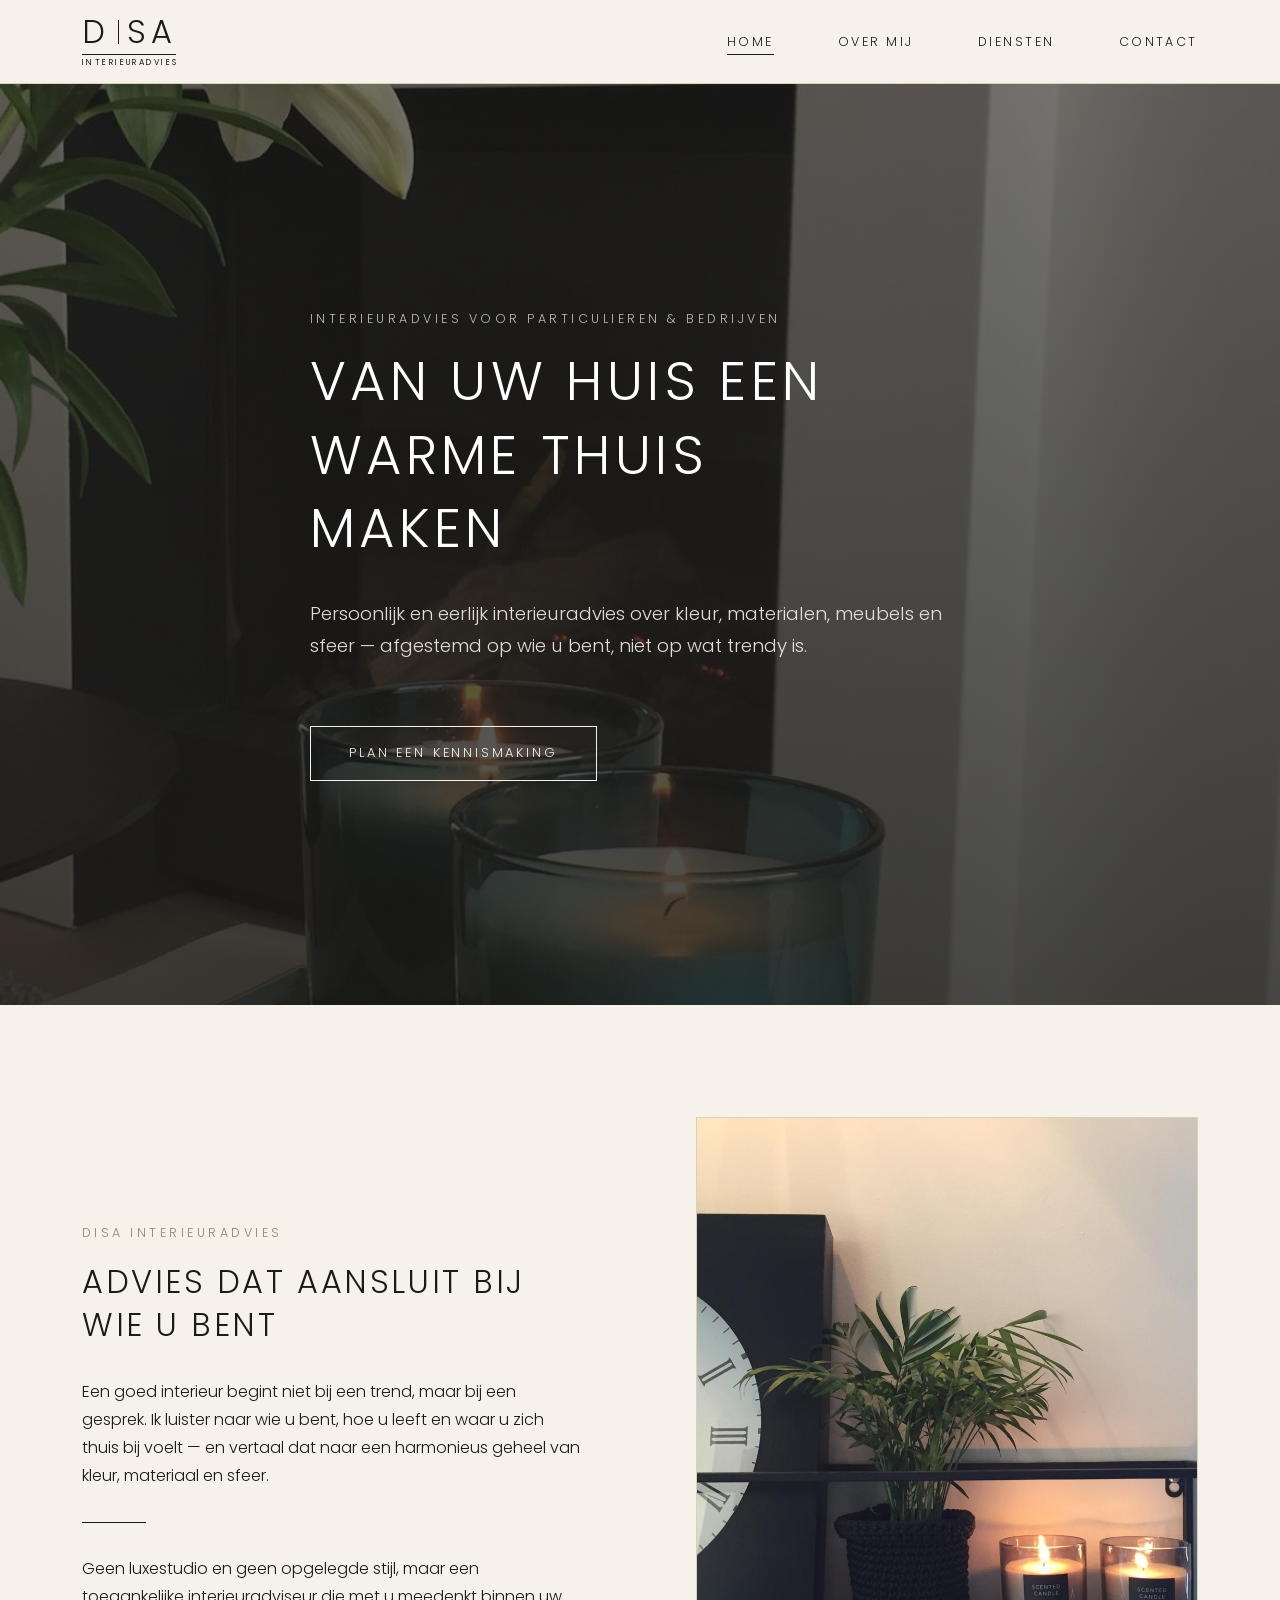
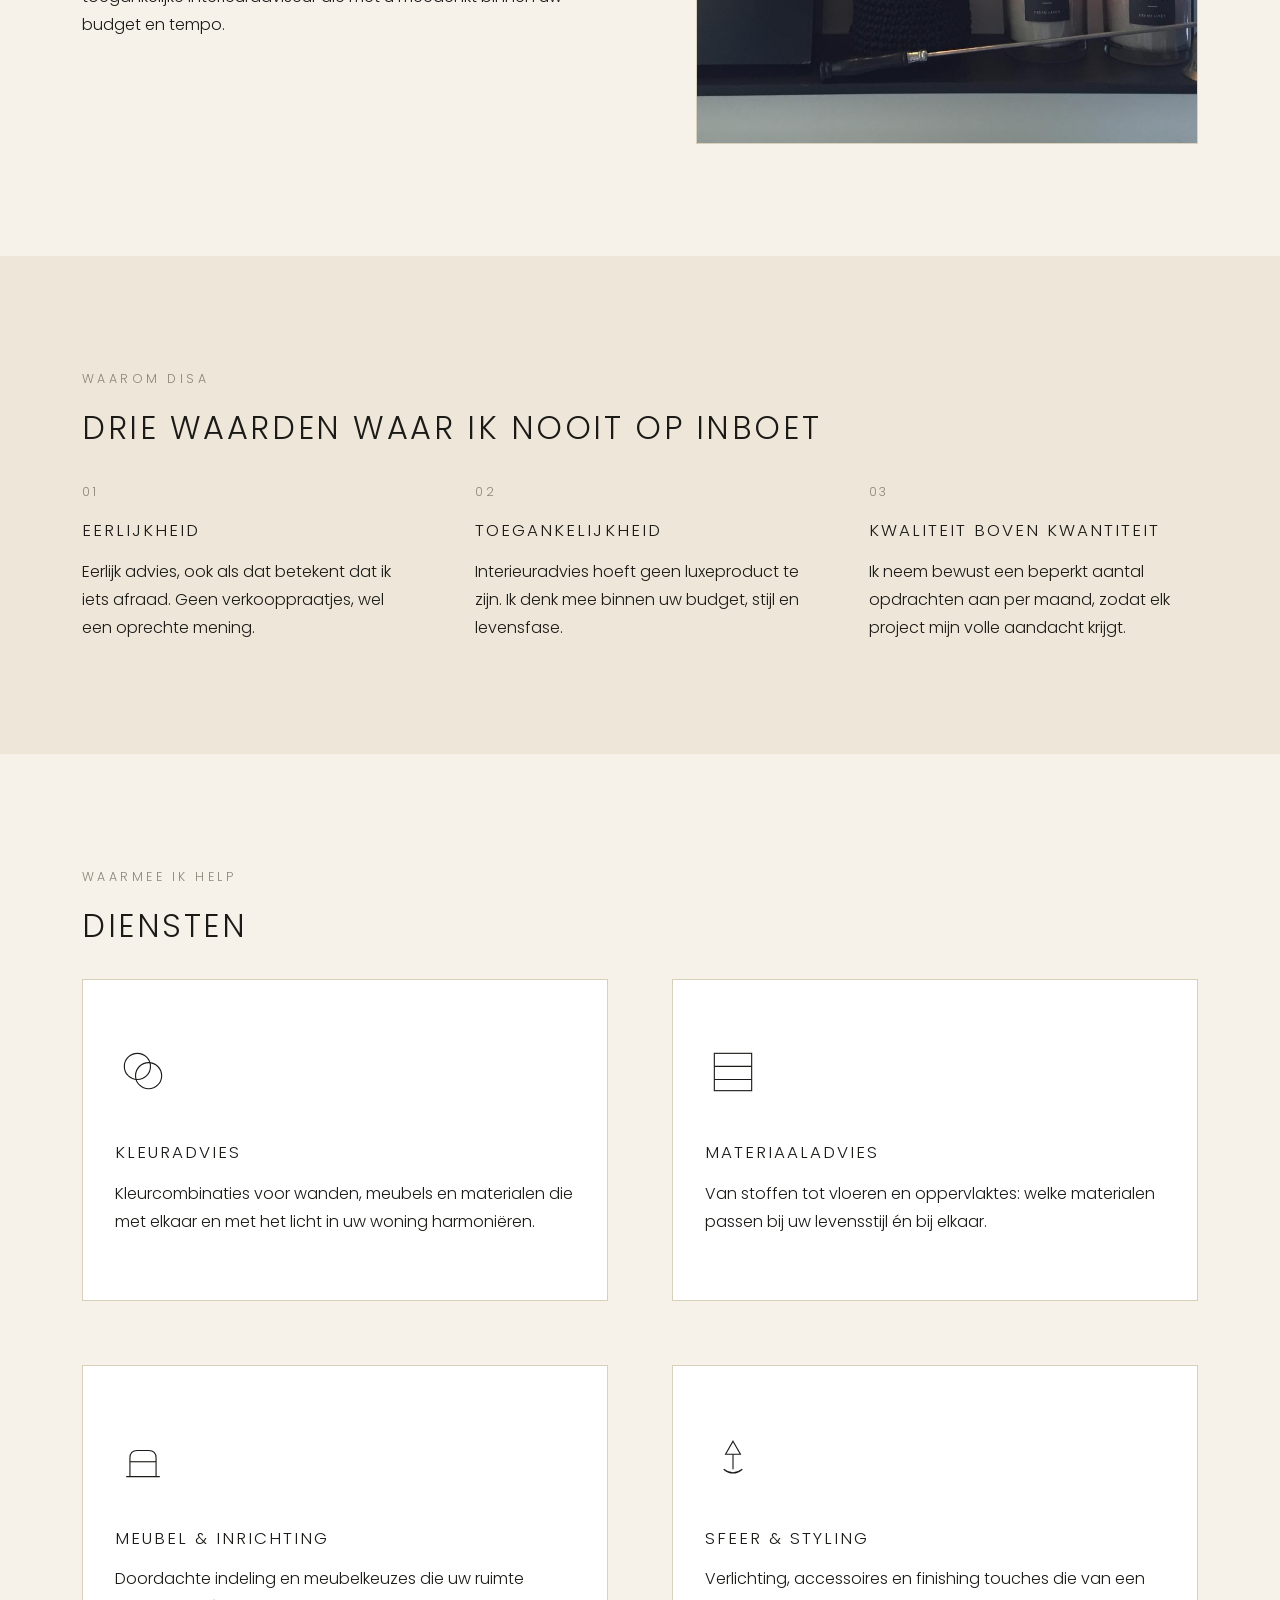
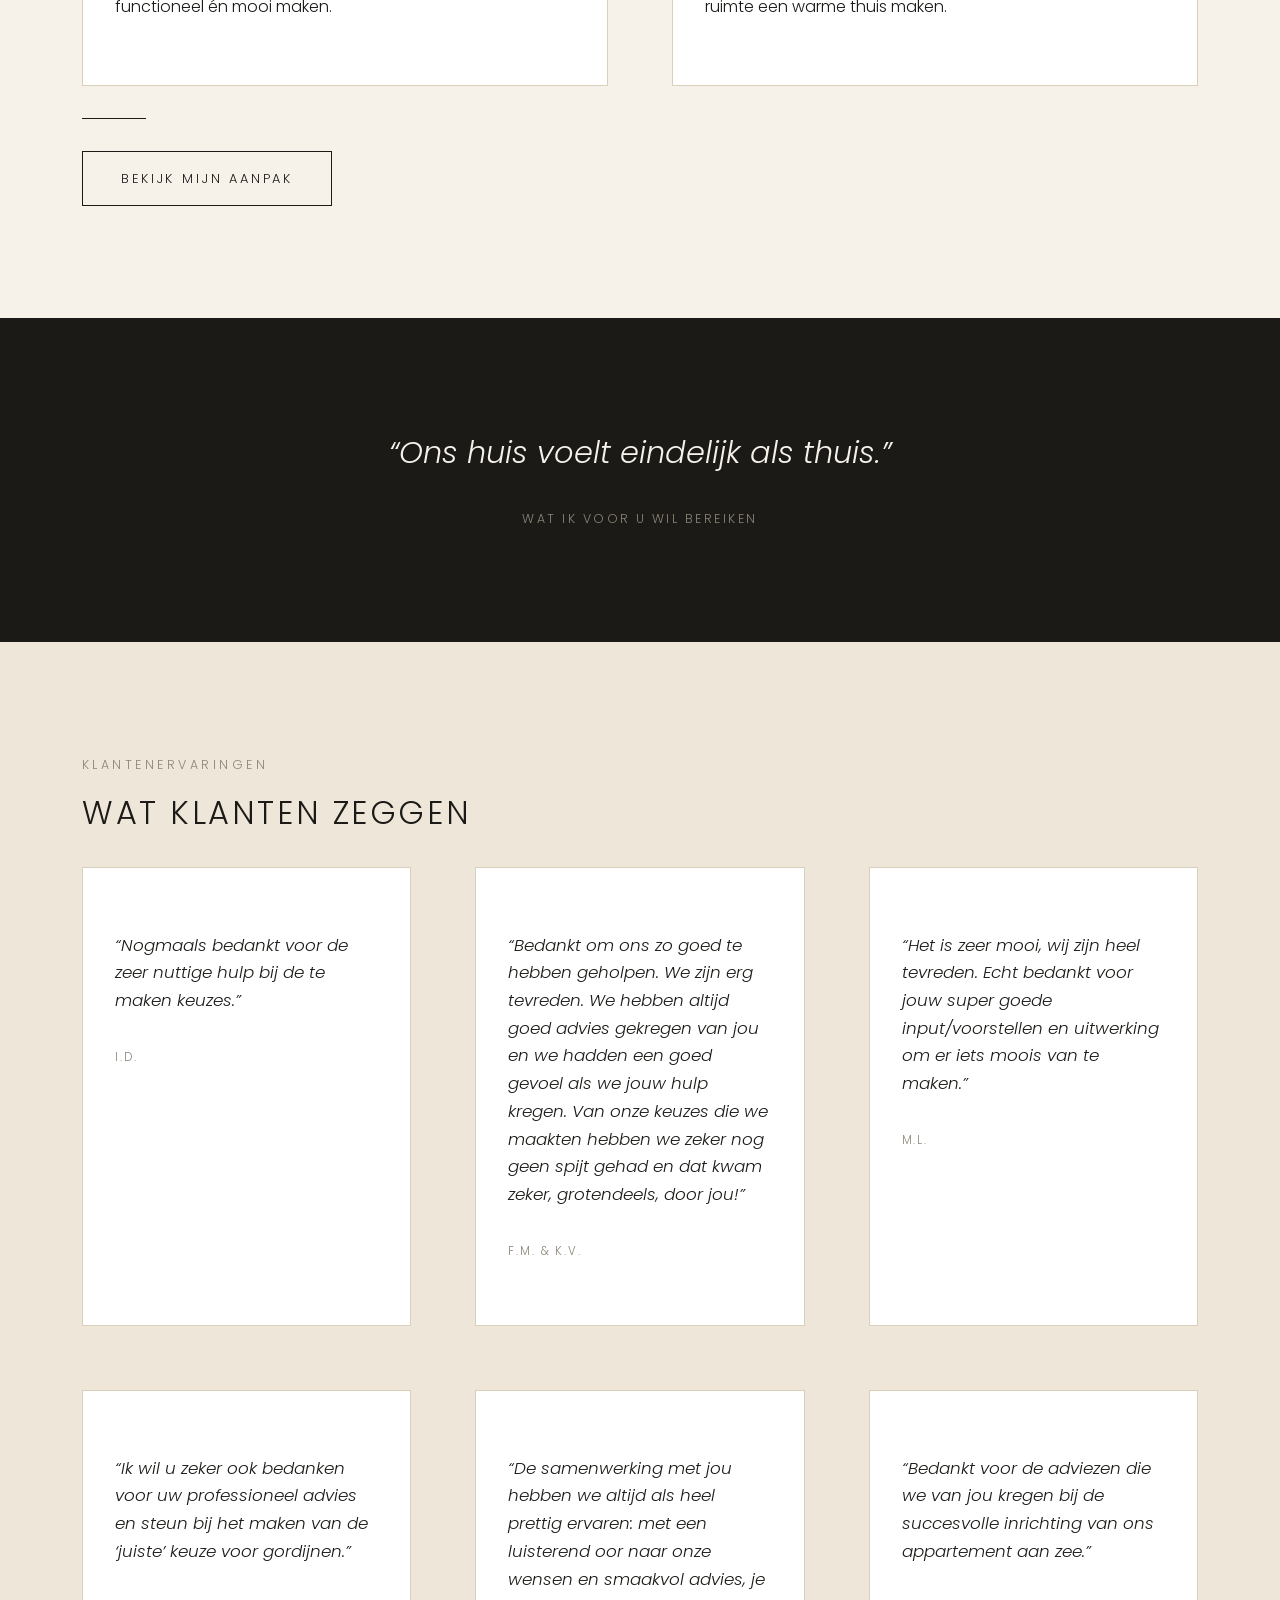
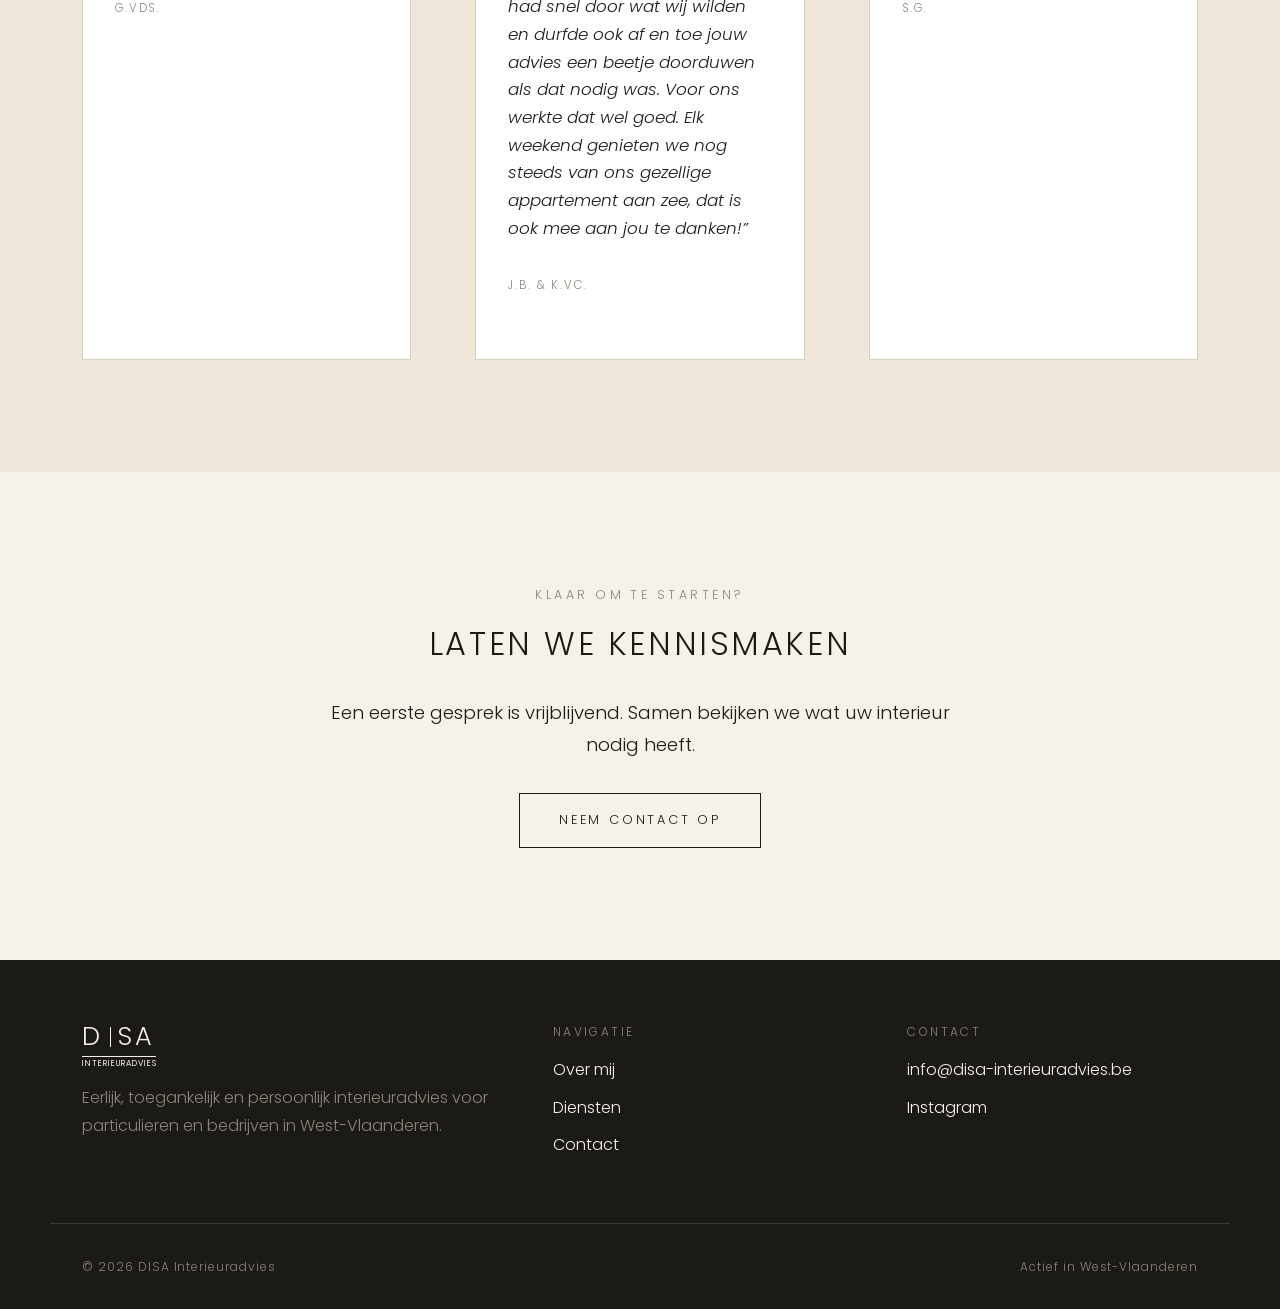
==== commit a858ba83: "Replace placeholder line-art with real interior photography Home, diensten and contact heroes now us" ====
--- a/index.html
+++ b/index.html
@@ -35,15 +35,7 @@
 
 <section class="hero">
   <div class="hero__art" aria-hidden="true">
-    <svg viewBox="0 0 1200 800" preserveAspectRatio="xMidYMax slice" xmlns="http://www.w3.org/2000/svg" stroke="#F6F2EA" fill="none" stroke-width="1.2">
-      <path d="M500 800 L500 300 A150 150 0 0 1 800 300 L800 800" opacity="0.35"/>
-      <line x1="120" y1="800" x2="120" y2="520" opacity="0.3"/>
-      <path d="M100 520 Q120 470 140 520 Q150 560 120 600 Q90 560 100 520 Z" opacity="0.3"/>
-      <path d="M120 600 L120 800" opacity="0.3"/>
-      <path d="M980 800 L980 560 Q980 500 1030 490 Q1080 500 1080 560 L1080 800" opacity="0.3"/>
-      <line x1="980" y1="620" x2="1080" y2="620" opacity="0.3"/>
-      <circle cx="1030" cy="490" r="4" opacity="0.3"/>
-    </svg>
+    <img src="images/sfeer-haard.jpg" alt="">
   </div>
   <div class="hero__overlay" aria-hidden="true"></div>
   <div class="container">
@@ -64,14 +56,7 @@
       <p>Geen luxestudio en geen opgelegde stijl, maar een toegankelijke interieuradviseur die met u meedenkt binnen uw budget en tempo.</p>
     </div>
     <div>
-      <svg viewBox="0 0 400 480" xmlns="http://www.w3.org/2000/svg" stroke="#1B1A17" fill="none" stroke-width="1">
-        <rect x="20" y="20" width="360" height="440" opacity="0.15"/>
-        <path d="M100 460 L100 220 A100 100 0 0 1 300 220 L300 460" opacity="0.7"/>
-        <line x1="60" y1="460" x2="340" y2="460" opacity="0.7"/>
-        <path d="M150 460 L150 380 Q150 350 180 350 L220 350 Q250 350 250 380 L250 460" opacity="0.55"/>
-        <circle cx="200" cy="120" r="26" opacity="0.5"/>
-        <line x1="200" y1="146" x2="200" y2="200" opacity="0.5"/>
-      </svg>
+      <img class="photo-frame" src="images/sfeer-detail.jpg" alt="Sfeervol interieurdetail door DISA ingericht">
     </div>
   </div>
 </section>
--- a/css/style.css
+++ b/css/style.css
@@ -226,6 +226,19 @@
 }
 
 .hero__art svg { width: 100%; height: 100%; }
+
+.hero__art img {
+  width: 100%;
+  height: 100%;
+  object-fit: cover;
+}
+
+.photo-frame {
+  width: 100%;
+  aspect-ratio: 4 / 5;
+  object-fit: cover;
+  border: 1px solid var(--line);
+}
 
 .hero__overlay {
   position: absolute;
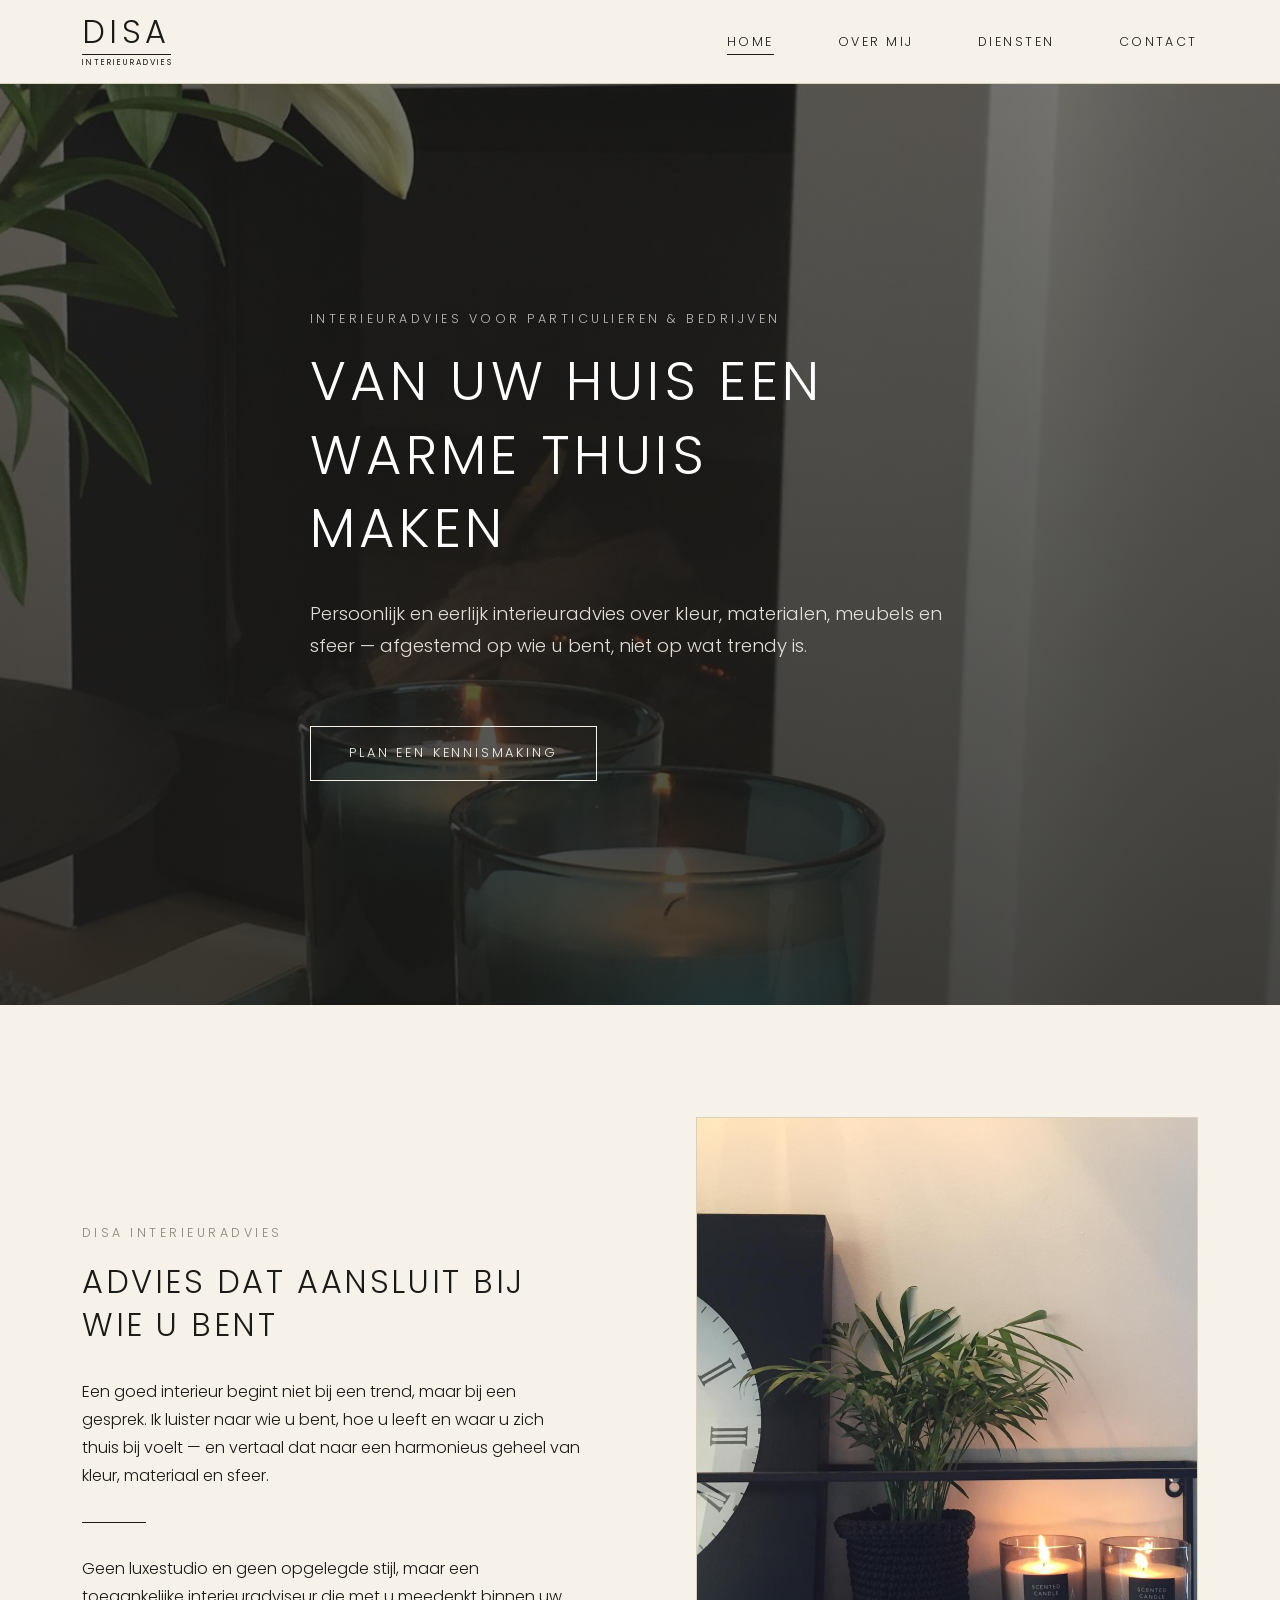
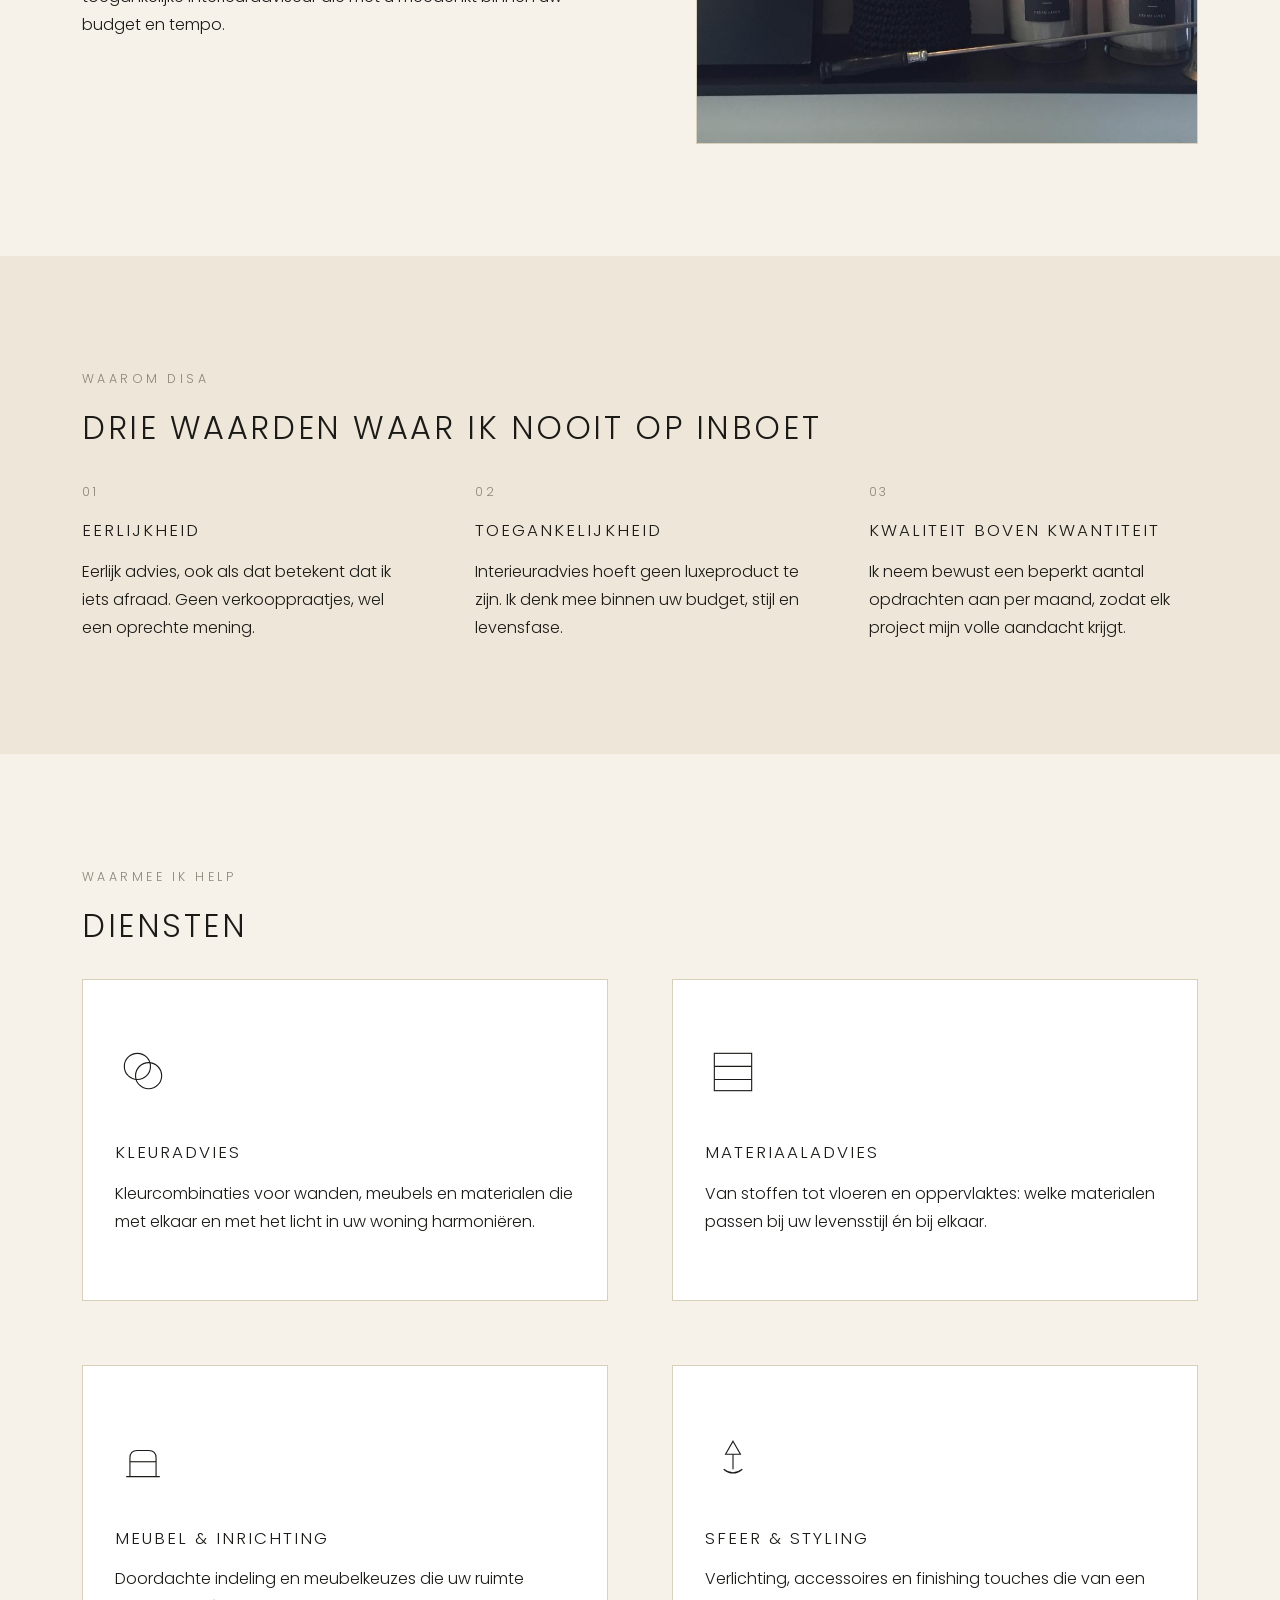
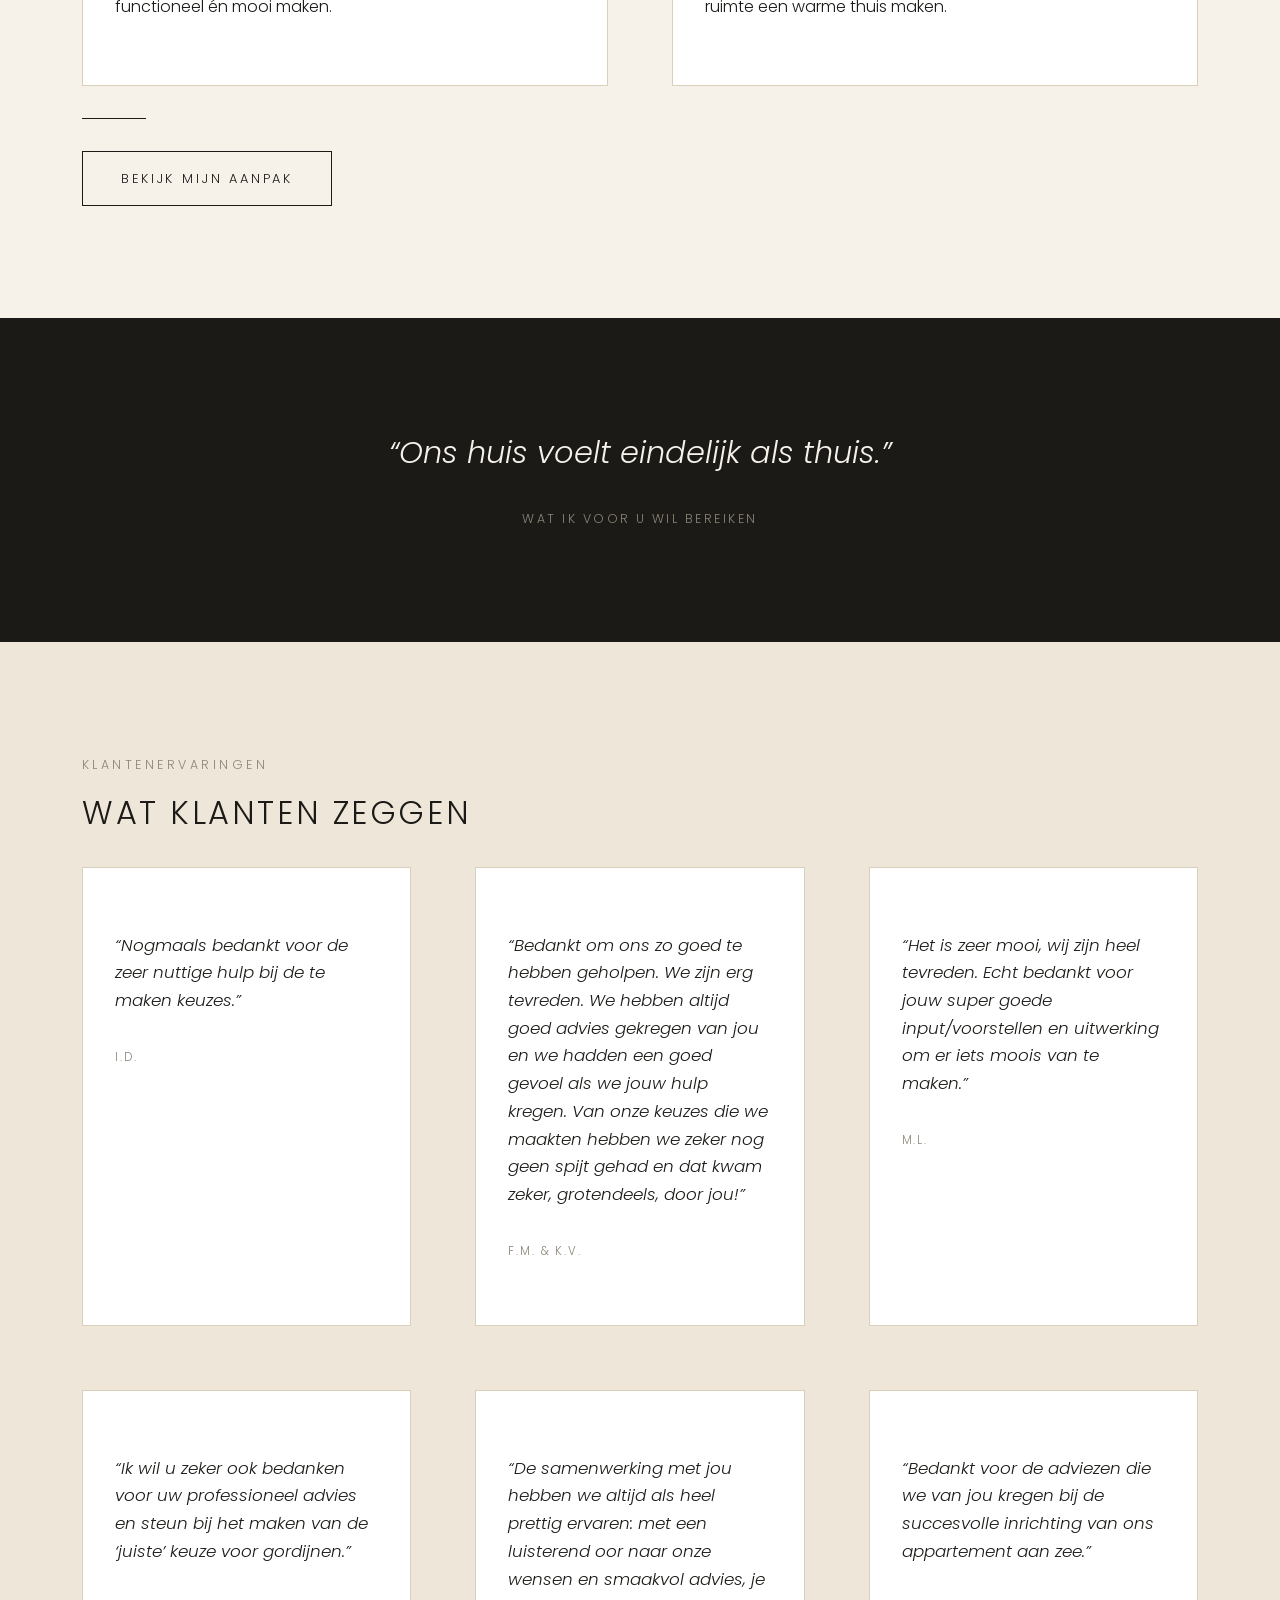
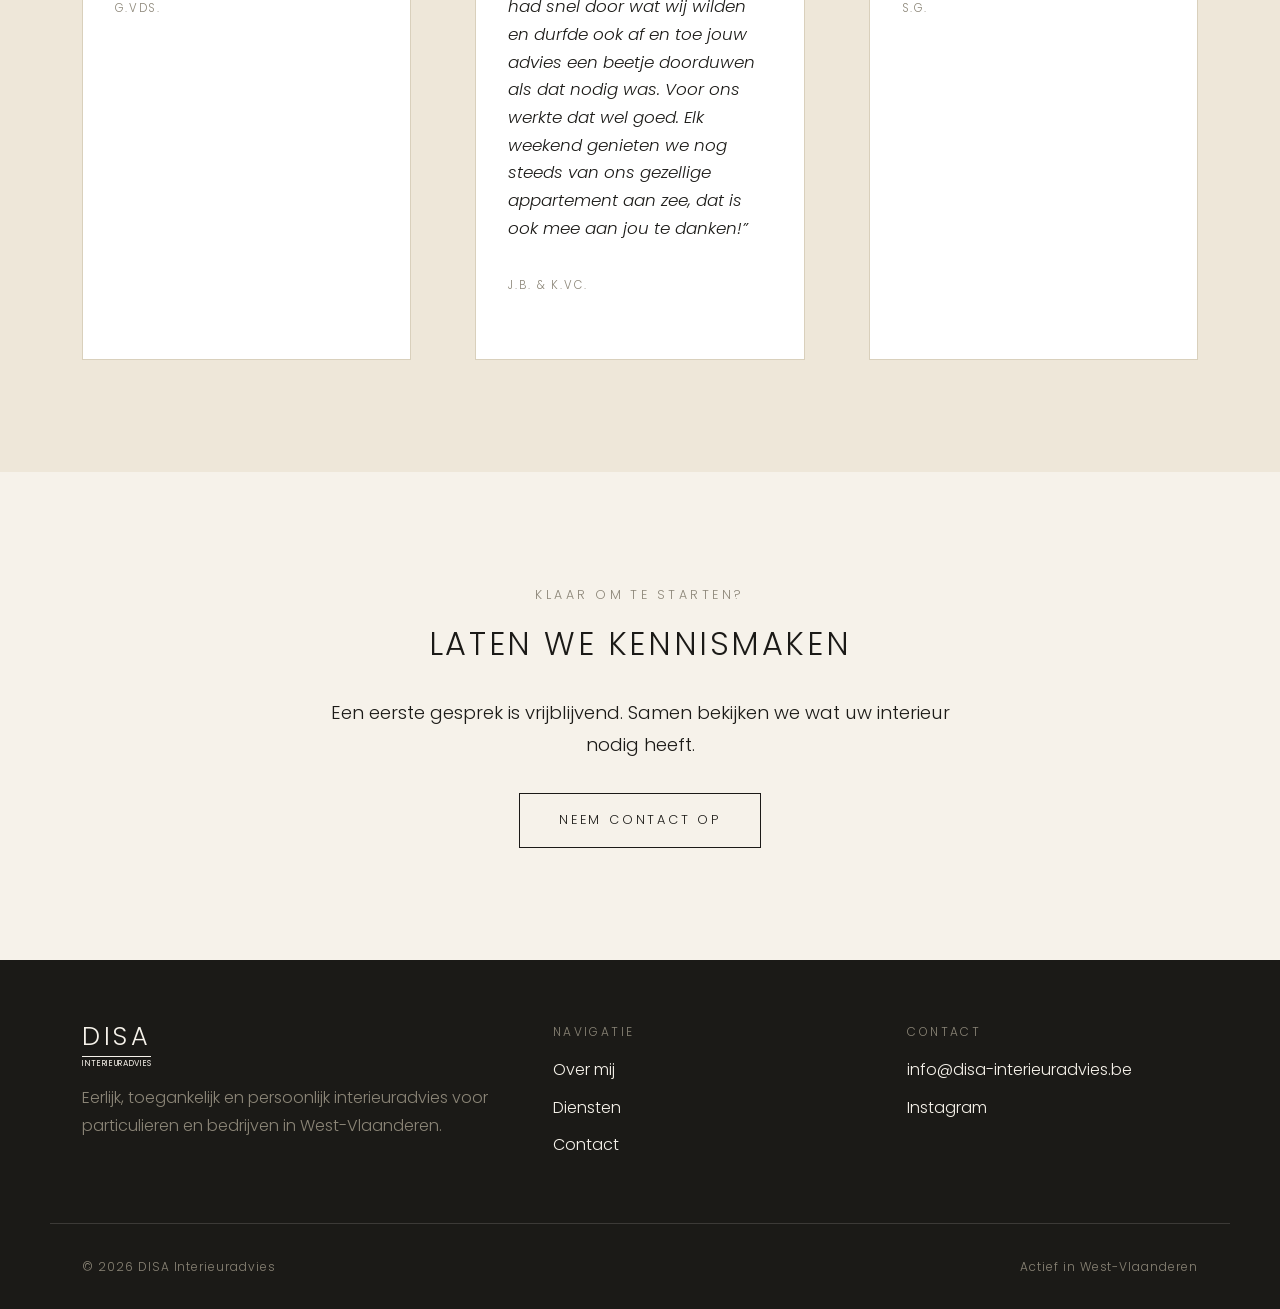
==== commit f2f010cf: "Render logo I as a real letter instead of a bar glyph The custom vertical-line stand-in for the I re" ====
--- a/index.html
+++ b/index.html
@@ -14,7 +14,7 @@
   <div class="container">
     <a href="index.html" class="logo-mark" aria-label="DISA Interieuradvies">
       <span class="logo-top">
-        <span class="logo-word">D<span class="logo-i" aria-hidden="true"></span>SA</span>
+        <span class="logo-word">DISA</span>
         <span class="logo-rule" aria-hidden="true"></span>
         <span class="logo-tagline">i n t e r i e u r a d v i e s</span>
       </span>
@@ -193,7 +193,7 @@
     <div>
       <a href="index.html" class="logo-mark" aria-label="DISA Interieuradvies">
       <span class="logo-top">
-        <span class="logo-word">D<span class="logo-i" aria-hidden="true"></span>SA</span>
+        <span class="logo-word">DISA</span>
         <span class="logo-rule" aria-hidden="true"></span>
         <span class="logo-tagline">i n t e r i e u r a d v i e s</span>
       </span>
--- a/css/style.css
+++ b/css/style.css
@@ -140,14 +140,6 @@
   letter-spacing: 0.14em;
   color: currentColor;
   white-space: nowrap;
-}
-
-.logo-word .logo-i {
-  display: inline-block;
-  width: 1px;
-  height: 0.78em;
-  background: currentColor;
-  margin: 0 0.26em;
 }
 
 .logo-rule {
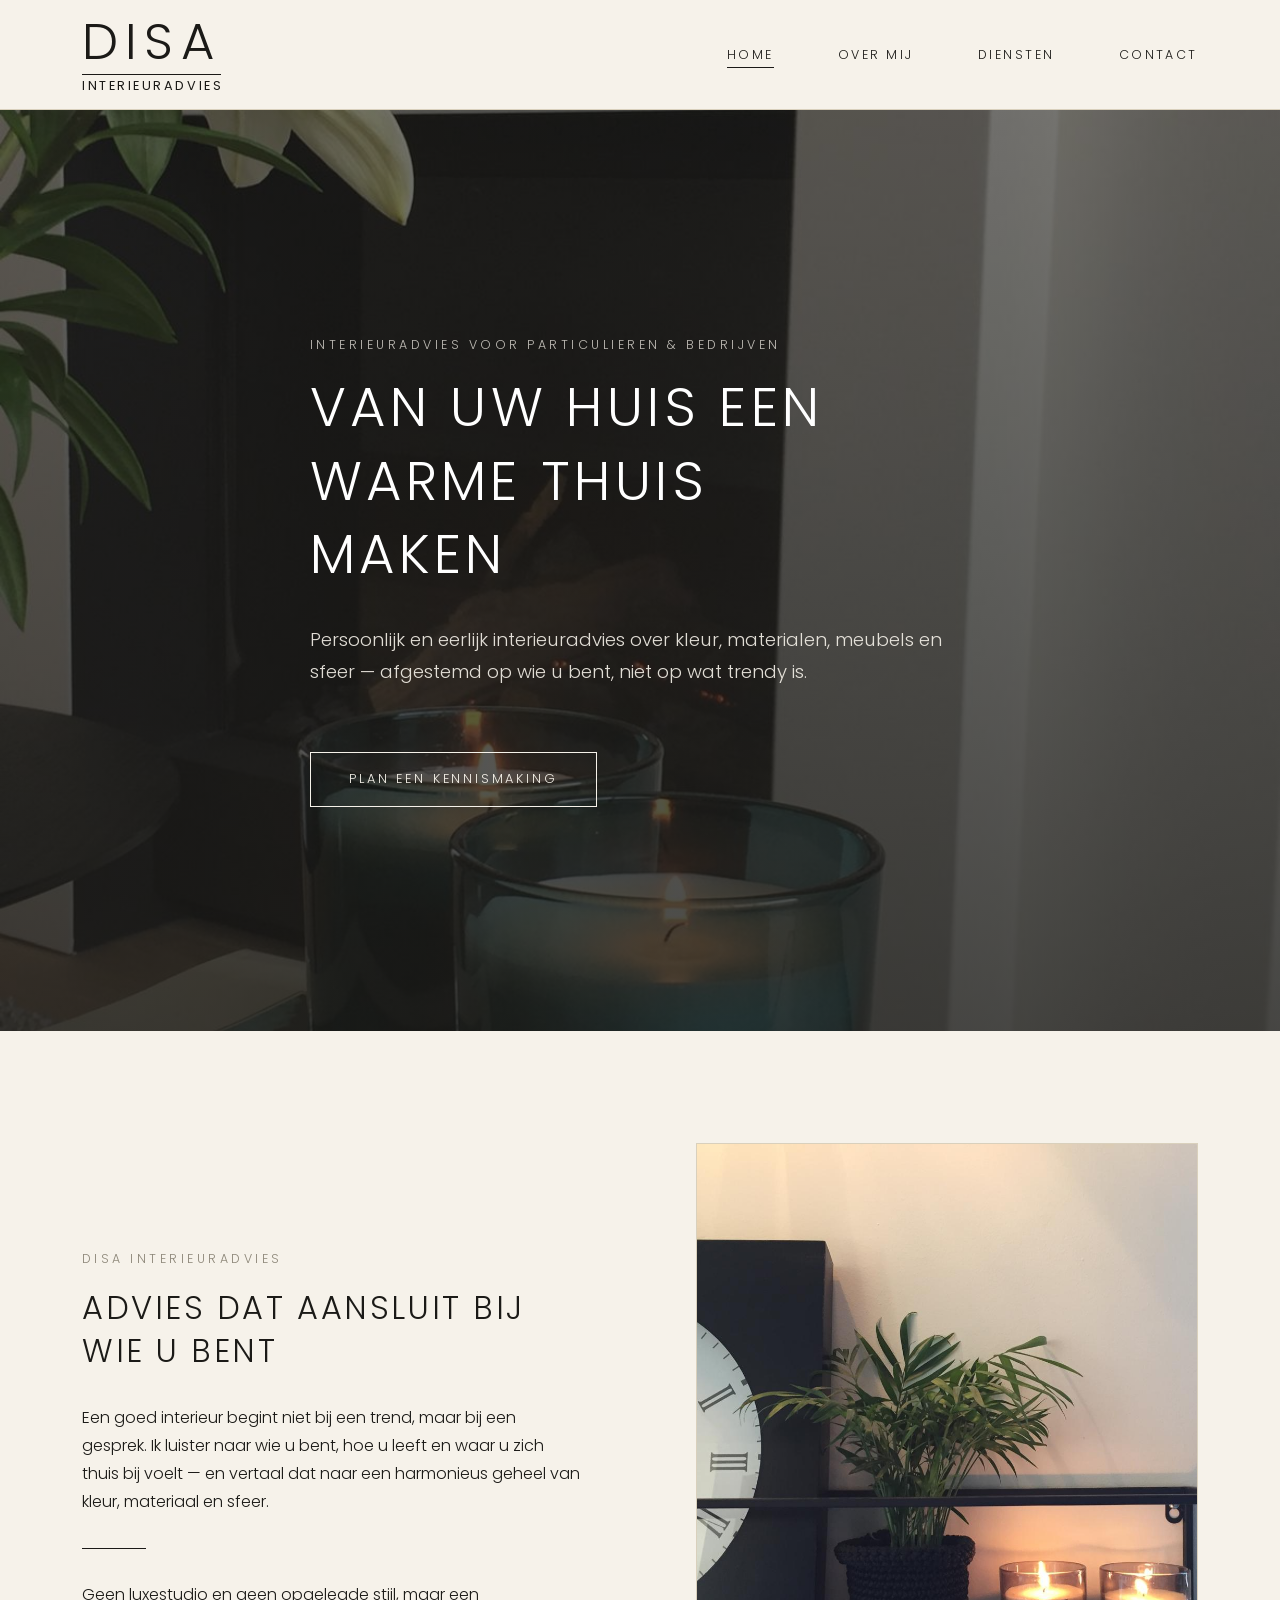
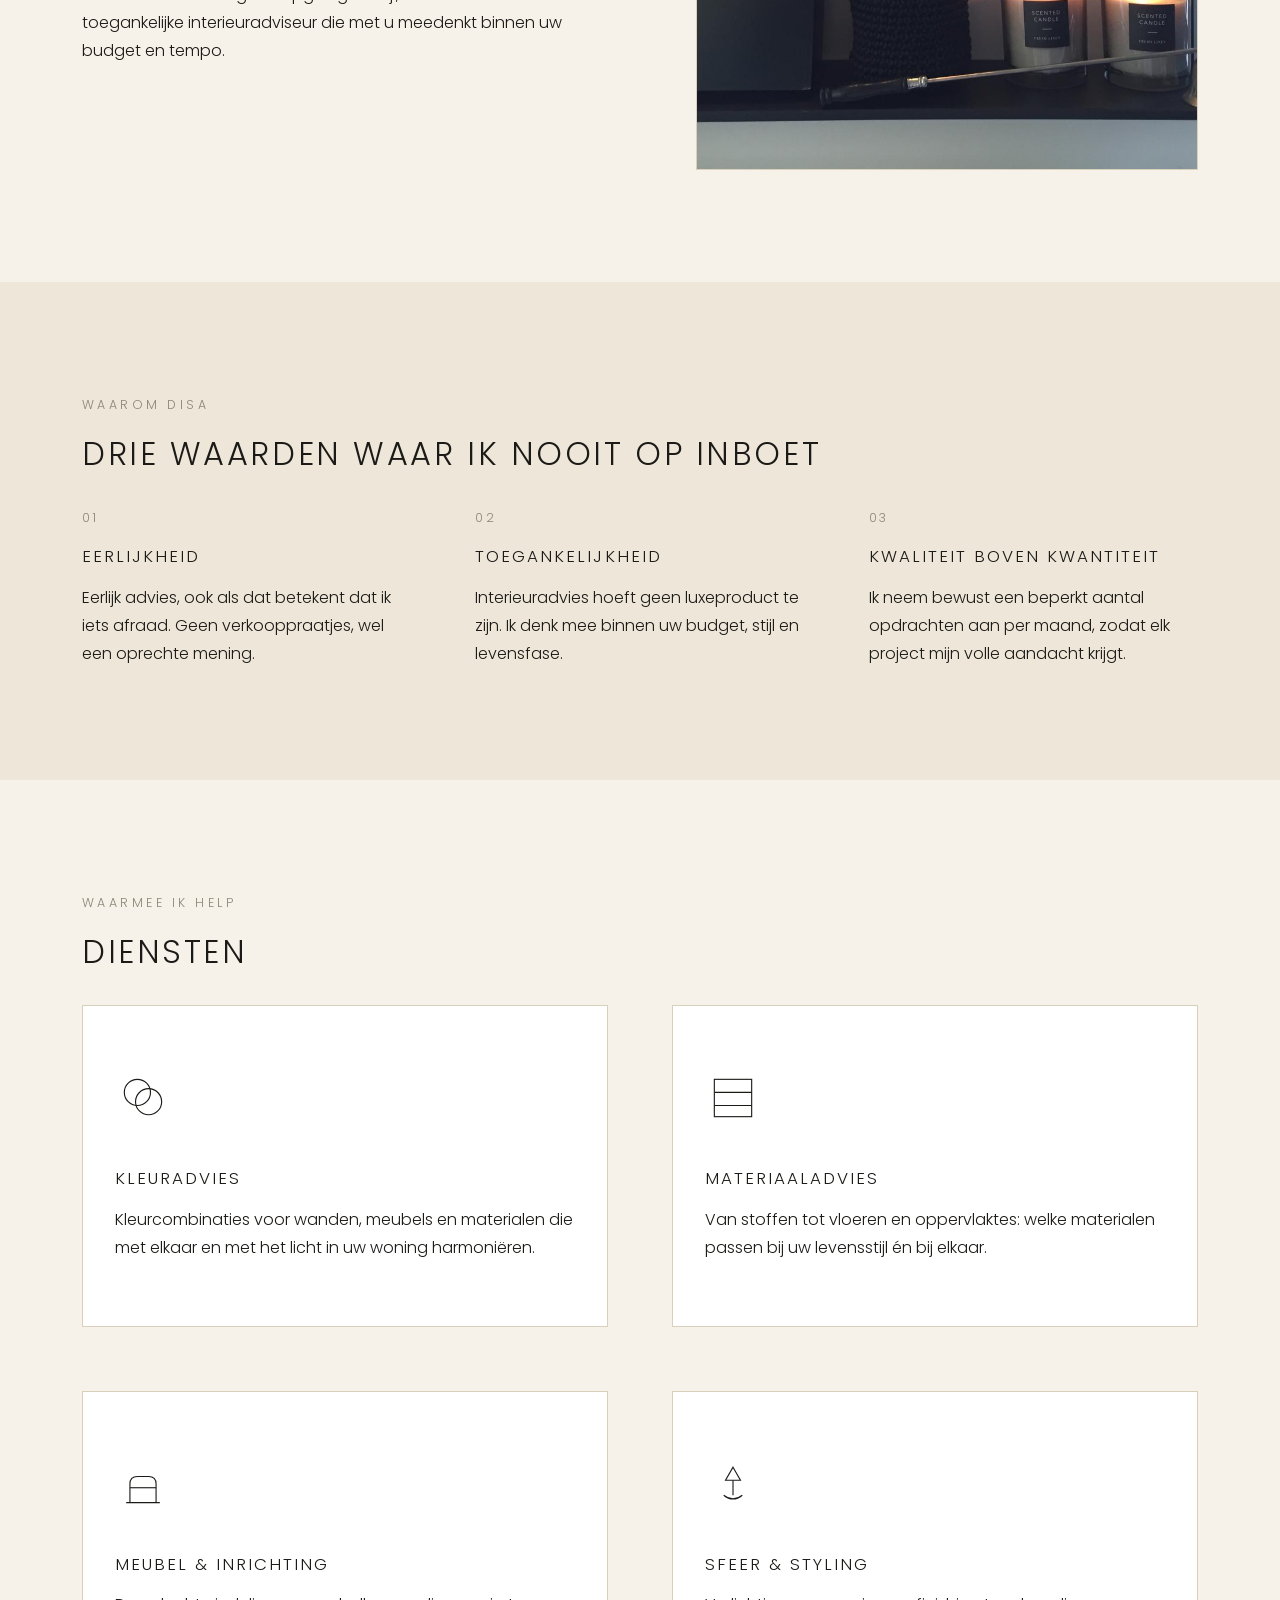
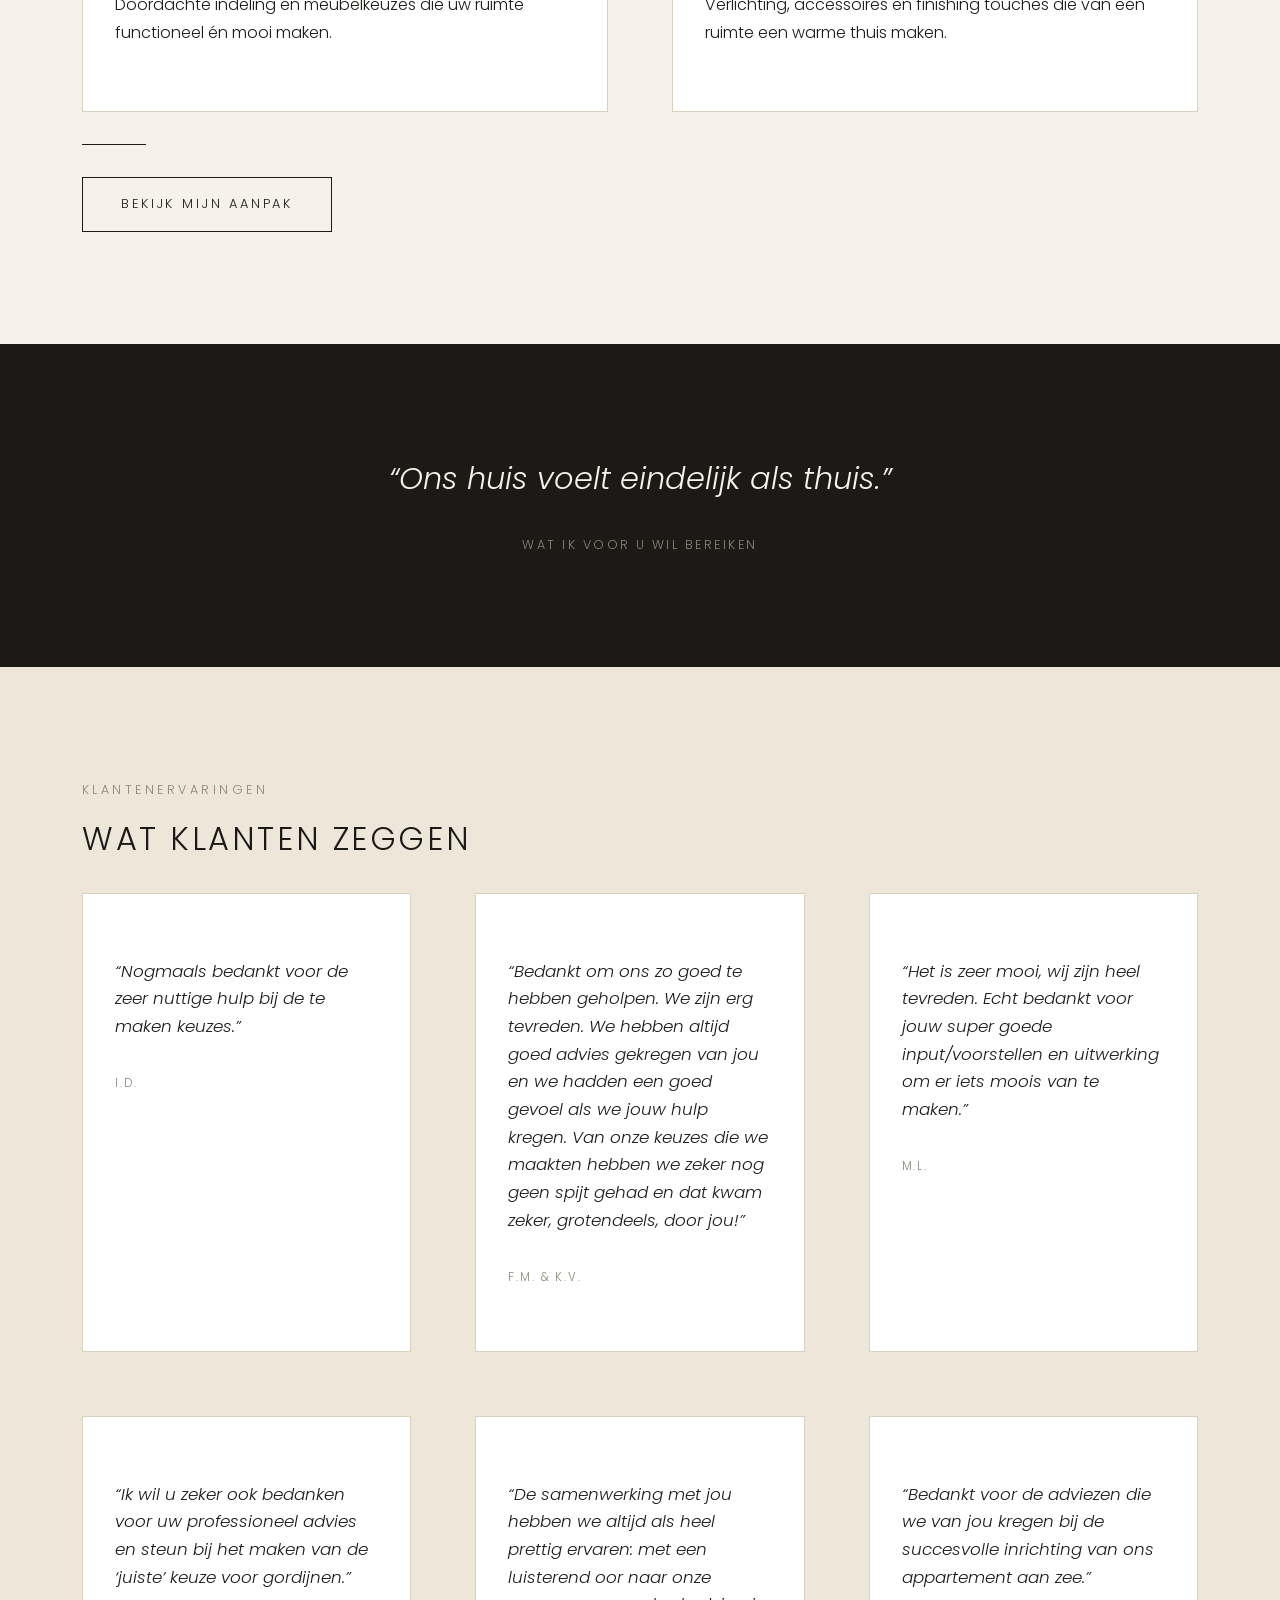
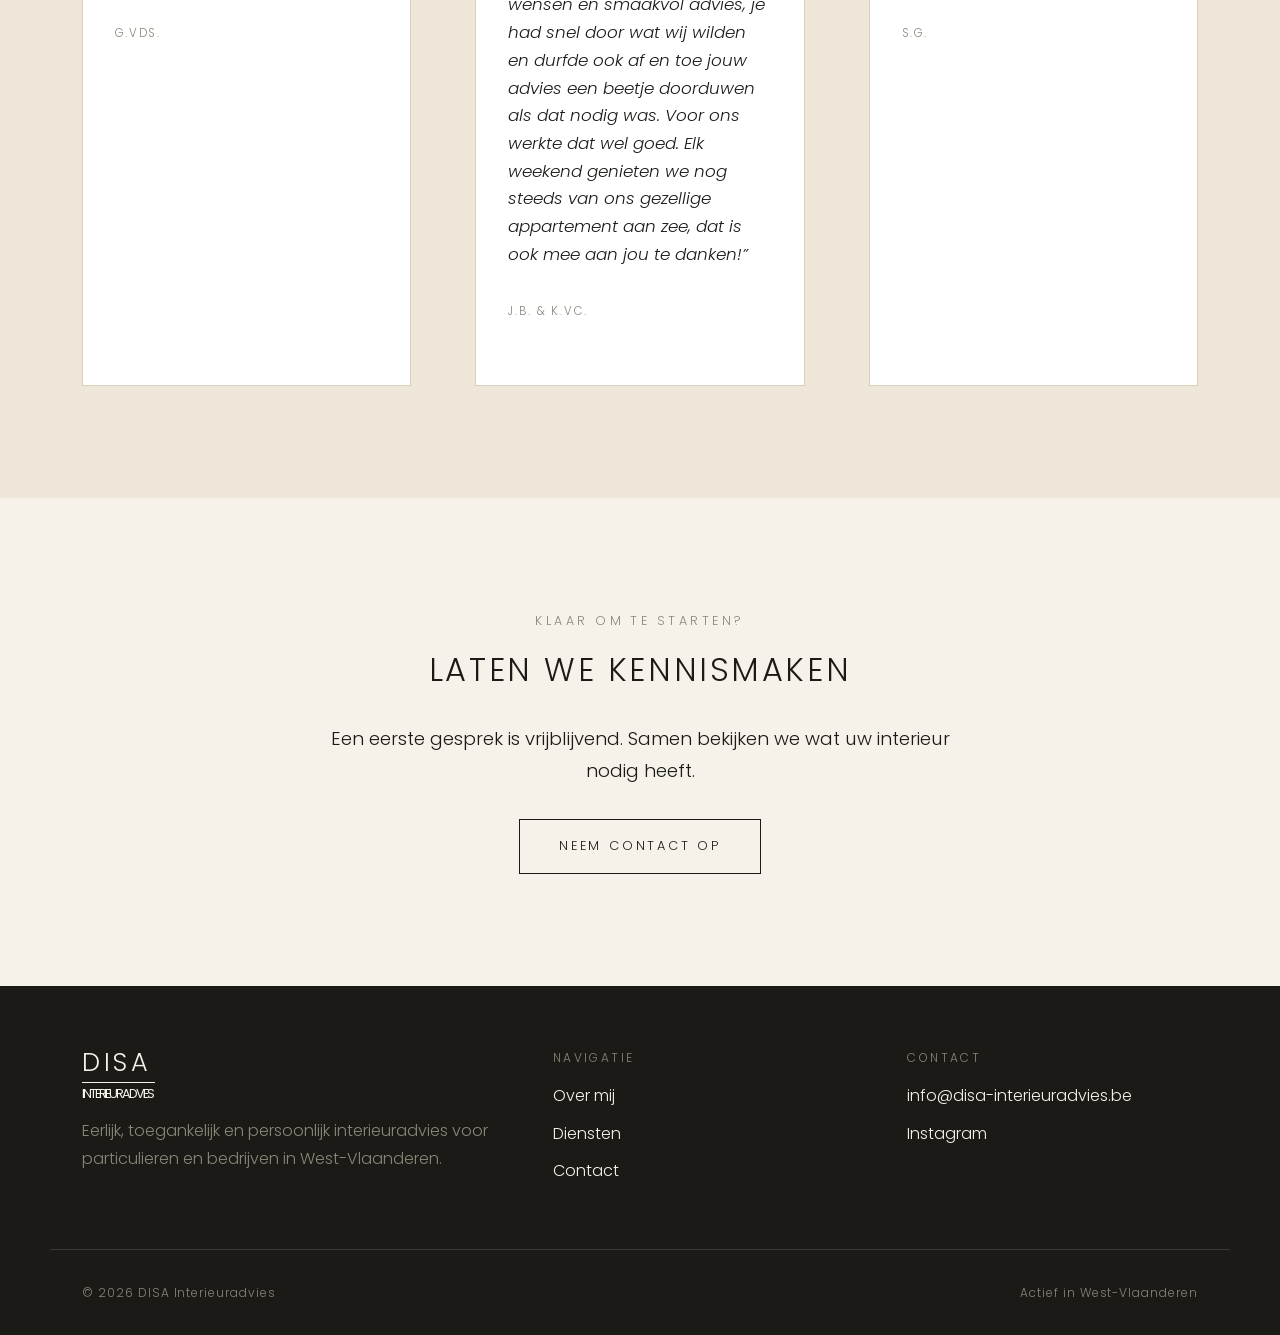
==== commit 5878f966: "Add real photography, always-visible nav, bigger logo, and Danielle's own bio - Replace placeholder " ====
--- a/index.html
+++ b/index.html
@@ -6,7 +6,7 @@
 <title>DISA Interieuradvies — Van uw huis een warme thuis maken</title>
 <meta name="description" content="DISA biedt eerlijk, toegankelijk en persoonlijk interieuradvies over kleur, materialen, meubels en sfeer. Actief in West-Vlaanderen.">
 <link rel="icon" href="images/logo.png">
-<link rel="stylesheet" href="css/style.css">
+<link rel="stylesheet" href="css/style.css?v=2">
 </head>
 <body>
 
--- a/css/style.css
+++ b/css/style.css
@@ -115,6 +115,8 @@
   display: flex;
   align-items: center;
   justify-content: space-between;
+  flex-wrap: wrap;
+  row-gap: var(--space-2);
   padding-top: var(--space-2);
   padding-bottom: var(--space-2);
 }
@@ -135,7 +137,7 @@
 .logo-word {
   display: inline-flex;
   align-items: center;
-  font-size: 2rem;
+  font-size: 3.2rem;
   font-weight: 300;
   letter-spacing: 0.14em;
   color: currentColor;
@@ -154,7 +156,7 @@
   display: block;
   width: 100%;
   margin-top: 0.4em;
-  font-size: 0.5rem;
+  font-size: 0.8rem;
   font-weight: 400;
   letter-spacing: normal;
   word-spacing: -0.4em;
@@ -166,23 +168,12 @@
 
 .nav-toggle {
   display: none;
-  flex-direction: column;
-  gap: 5px;
-  background: none;
-  border: none;
-  cursor: pointer;
-  padding: 8px;
-}
-
-.nav-toggle span {
-  width: 24px;
-  height: 1px;
-  background: var(--black);
 }
 
 .main-nav ul {
   list-style: none;
   display: flex;
+  flex-wrap: wrap;
   gap: var(--space-4);
 }
 
@@ -533,23 +524,16 @@
     grid-template-columns: 1fr;
   }
 
-  .main-nav {
-    position: fixed;
-    inset: 0 0 0 auto;
-    width: min(78vw, 320px);
-    height: 100vh;
-    background: var(--cream);
-    transform: translateX(100%);
-    transition: transform 0.35s ease;
-    padding: var(--space-5) var(--space-3);
-    border-left: 1px solid var(--line);
-  }
-
-  .main-nav.is-open { transform: translateX(0); }
-
-  .main-nav ul { flex-direction: column; gap: var(--space-3); }
-
-  .nav-toggle { display: flex; }
+  .main-nav ul { gap: var(--space-3); }
+
+  .main-nav a { font-size: 0.7rem; letter-spacing: 0.12em; }
 
   section { padding: var(--space-4) 0; }
 }
+
+@media (max-width: 480px) {
+  .logo-word { font-size: 2.2rem; }
+  .logo-tagline { font-size: 0.55rem; }
+  .main-nav ul { gap: var(--space-2); }
+  .main-nav a { font-size: 0.62rem; letter-spacing: 0.08em; }
+}
